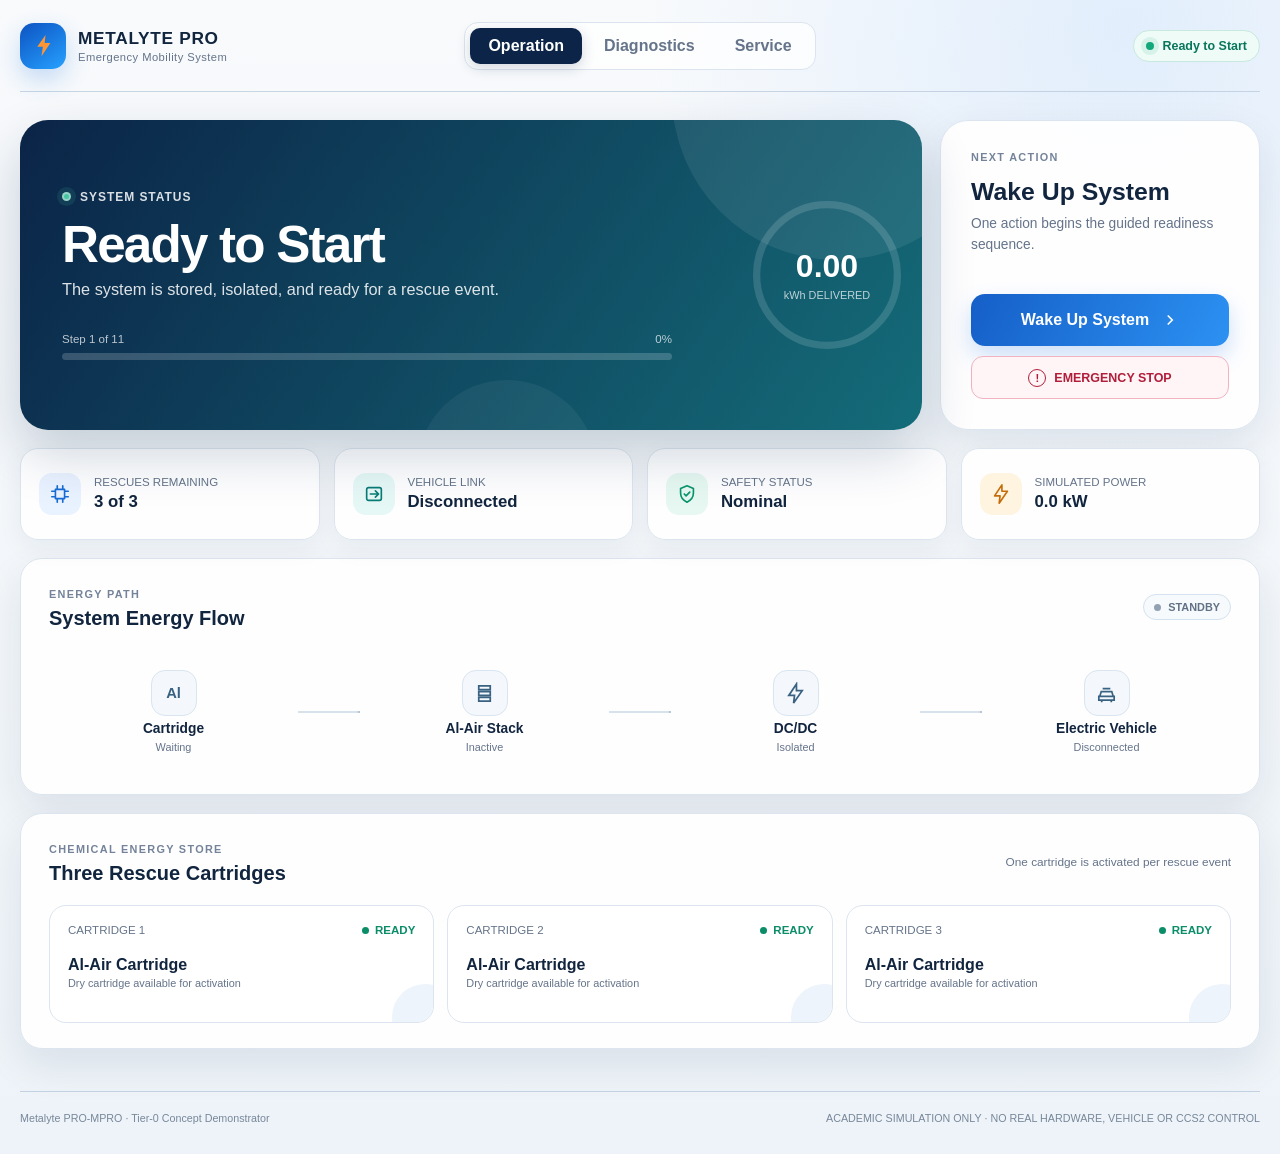
==== docs/index.html @ be2df36a "feat: add public interactive Metalyte HMI" ====
<!doctype html>
<html lang="en" dir="ltr">
<head>
  <meta charset="utf-8">
  <meta name="viewport" content="width=device-width, initial-scale=1">
  <meta name="theme-color" content="#0b2447">
  <meta name="description" content="Metalyte PRO-MPRO academic software demonstrator for emergency EV mobility restoration">
  <title>Metalyte PRO-MPRO | System Demonstrator</title>
  <link rel="stylesheet" href="assets/styles.css">
</head>
<body>
  <div class="app-shell">
    <header class="topbar">
      <a class="brand" href="./" aria-label="Metalyte PRO home screen">
        <span class="brand-mark" aria-hidden="true">
          <svg viewBox="0 0 40 40" role="img"><path d="M23.3 3 10 22h9l-2.2 15L31 16h-9.2L23.3 3Z"/></svg>
        </span>
        <span>
          <strong>METALYTE PRO</strong>
          <small>Emergency Mobility System</small>
        </span>
      </a>

      <nav class="view-tabs" aria-label="System views">
        <button class="view-tab is-active" data-view="mission">Operation</button>
        <button class="view-tab" data-view="diagnostics">Diagnostics</button>
        <button class="view-tab" data-view="service">Service</button>
      </nav>

      <div class="system-badge">
        <span class="pulse-dot" id="header-status-dot"></span>
        <span id="header-status">Ready</span>
      </div>
    </header>

    <main>
      <section class="view-panel is-active" id="view-mission" aria-labelledby="mission-heading">
        <div class="mission-grid">
          <section class="status-hero status-ready" id="status-hero" aria-live="polite">
            <div class="status-hero__content">
              <div class="status-kicker">
                <span class="status-light"></span>
                <span id="status-kicker">SYSTEM STATUS</span>
              </div>
              <h1 id="mission-heading"><span id="state-title">Ready to Start</span></h1>
              <p id="state-copy">The system is stored and ready for a rescue event.</p>
              <div class="mission-progress" aria-label="Rescue mission progress">
                <div class="mission-progress__meta">
                  <span id="progress-label">Step 1 of 11</span>
                  <span id="progress-percent">0%</span>
                </div>
                <div class="progress-track"><span id="progress-bar"></span></div>
              </div>
            </div>
            <div class="energy-orbit" aria-hidden="true">
              <svg viewBox="0 0 220 220">
                <circle class="orbit-bg" cx="110" cy="110" r="86"/>
                <circle class="orbit-value" id="energy-orbit" cx="110" cy="110" r="86"/>
              </svg>
              <div class="orbit-value-label">
                <strong id="energy-value">0.00</strong>
                <span>kWh DELIVERED</span>
              </div>
            </div>
          </section>

          <aside class="action-panel">
            <span class="panel-eyebrow">NEXT ACTION</span>
            <h2 id="next-action-title">Wake Up System</h2>
            <p id="next-action-copy">One action begins the guided readiness sequence.</p>
            <button class="primary-action" id="primary-action">
              <span id="primary-action-label">Wake Up System</span>
              <svg viewBox="0 0 24 24" aria-hidden="true"><path d="m9 18 6-6-6-6"/></svg>
            </button>
            <button class="emergency-action" id="emergency-action">
              <span class="emergency-icon" aria-hidden="true">!</span>
              EMERGENCY STOP
            </button>
          </aside>
        </div>

        <section class="quick-status" aria-label="System summary">
          <article class="info-card">
            <span class="info-icon info-icon--blue" aria-hidden="true"><svg viewBox="0 0 24 24"><path d="M7 7h10v10H7zM9 3v4m6-4v4m-6 10v4m6-4v4M3 9h4m10 0h4M3 15h4m10 0h4"/></svg></span>
            <span><small>RESCUES REMAINING</small><strong id="remaining-events">3 of 3</strong></span>
          </article>
          <article class="info-card">
            <span class="info-icon info-icon--teal" aria-hidden="true"><svg viewBox="0 0 24 24"><path d="M8 12h8m-2.5-3.5L17 12l-3.5 3.5M6 5h12a2 2 0 0 1 2 2v10a2 2 0 0 1-2 2H6a2 2 0 0 1-2-2V7a2 2 0 0 1 2-2Z"/></svg></span>
            <span><small>VEHICLE LINK</small><strong id="vehicle-status">Disconnected</strong></span>
          </article>
          <article class="info-card">
            <span class="info-icon info-icon--green" id="safety-icon" aria-hidden="true"><svg viewBox="0 0 24 24"><path d="m12 3 7 3v5c0 4.6-2.9 8-7 10-4.1-2-7-5.4-7-10V6l7-3Zm-3 9 2 2 4-4"/></svg></span>
            <span><small>SAFETY STATUS</small><strong id="safety-status">Nominal</strong></span>
          </article>
          <article class="info-card">
            <span class="info-icon info-icon--amber" aria-hidden="true"><svg viewBox="0 0 24 24"><path d="M13 2 5 14h6l-1 8 9-13h-6V2Z"/></svg></span>
            <span><small>SIMULATED POWER</small><strong id="power-summary">0.0 kW</strong></span>
          </article>
        </section>

        <section class="system-flow-card">
          <div class="section-heading">
            <div><span class="panel-eyebrow">ENERGY PATH</span><h2>System Energy Flow</h2></div>
            <span class="live-chip" id="flow-chip"><span></span> STANDBY</span>
          </div>
          <div class="system-flow" id="system-flow">
            <div class="flow-node" data-flow="cassette"><span class="flow-node__icon">Al</span><strong>Cartridge</strong><small id="flow-cassette">Waiting</small></div>
            <span class="flow-link"><i></i></span>
            <div class="flow-node" data-flow="stack"><span class="flow-node__icon"><svg viewBox="0 0 24 24"><path d="M6 4h12v4H6zm0 6h12v4H6zm0 6h12v4H6z"/></svg></span><strong>Al-Air Stack</strong><small id="flow-stack">Inactive</small></div>
            <span class="flow-link"><i></i></span>
            <div class="flow-node" data-flow="converter"><span class="flow-node__icon"><svg viewBox="0 0 24 24"><path d="m13 2-8 12h6l-1 8 9-13h-6V2Z"/></svg></span><strong>DC/DC</strong><small id="flow-converter">Isolated</small></div>
            <span class="flow-link"><i></i></span>
            <div class="flow-node" data-flow="vehicle"><span class="flow-node__icon"><svg viewBox="0 0 24 24"><path d="m5 15 1.5-5h11L19 15m-15 0h16v4H4zm3 4v2m10-2v2M8 7h8"/></svg></span><strong>Electric Vehicle</strong><small id="flow-vehicle">Disconnected</small></div>
          </div>
        </section>

        <section class="cassette-section">
          <div class="section-heading">
            <div><span class="panel-eyebrow">CHEMICAL ENERGY STORE</span><h2>Three Rescue Cartridges</h2></div>
            <span class="section-note">One cartridge is activated per rescue event</span>
          </div>
          <div class="cassette-grid" id="cassette-grid"></div>
        </section>
      </section>

      <section class="view-panel" id="view-diagnostics" aria-labelledby="diagnostics-heading">
        <div class="page-heading">
          <div><span class="panel-eyebrow">ENGINEERING VIEW</span><h1 id="diagnostics-heading">Diagnostics & Fault Simulation</h1></div>
          <button class="ghost-button" id="diagnostics-reset">Reset Demonstrator</button>
        </div>

        <div class="diagnostics-grid">
          <section class="diagnostic-card sensor-panel">
            <div class="section-heading compact"><div><span class="panel-eyebrow">LIVE DATA</span><h2>Simulated Measurements</h2></div><span class="live-chip is-live"><span></span> LIVE</span></div>
            <div class="sensor-grid">
              <article><small>STACK VOLTAGE</small><strong id="sensor-voltage">57.6</strong><span>V</span></article>
              <article><small>STACK CURRENT</small><strong id="sensor-current">0.0</strong><span>A</span></article>
              <article><small>TEMPERATURE</small><strong id="sensor-temperature">25.0</strong><span>°C</span></article>
              <article><small>ELECTROLYTE FLOW</small><strong id="sensor-flow">0.0</strong><span>L/min</span></article>
              <article><small>PRESSURE</small><strong id="sensor-pressure">1.00</strong><span>bar</span></article>
              <article><small>HYDROGEN</small><strong id="sensor-hydrogen">0.00</strong><span>%</span></article>
            </div>
          </section>

          <section class="diagnostic-card fault-panel">
            <span class="panel-eyebrow">FAULT INJECTION</span>
            <h2>Demonstrate a Safety Response</h2>
            <p>Select a simulated fault to show how the independent safety chain overrides normal operation.</p>
            <label for="fault-select">FAULT SCENARIO</label>
            <select id="fault-select"></select>
            <button class="danger-button" id="inject-fault">Inject Selected Fault</button>
            <p class="microcopy">All values and thresholds are simulated placeholders, not validated design limits.</p>
          </section>
        </div>

        <div class="diagnostics-grid diagnostics-grid--lower">
          <section class="diagnostic-card">
            <div class="section-heading compact"><div><span class="panel-eyebrow">SAFETY CHAIN</span><h2>Independent Safety Inputs</h2></div></div>
            <div class="safety-chain" id="safety-chain"></div>
          </section>
          <section class="diagnostic-card">
            <div class="section-heading compact"><div><span class="panel-eyebrow">ACTUATORS</span><h2>System Output Commands</h2></div></div>
            <div class="actuator-list" id="actuator-list"></div>
          </section>
        </div>

        <section class="diagnostic-card log-card">
          <div class="section-heading compact"><div><span class="panel-eyebrow">EVENT LOG</span><h2>Chronological System Log</h2></div><button class="text-button" id="clear-log">Clear Log</button></div>
          <ol class="event-log" id="event-log"></ol>
        </section>
      </section>

      <section class="view-panel" id="view-service" aria-labelledby="service-heading">
        <div class="page-heading">
          <div><span class="panel-eyebrow">SERVICE & READINESS</span><h1 id="service-heading">Readiness, Service & Recycling</h1></div>
          <span class="system-badge system-badge--large"><span class="pulse-dot"></span><span id="service-readiness">Ready</span></span>
        </div>

        <div class="service-layout">
          <section class="service-score-card">
            <div class="readiness-ring" id="readiness-ring"><strong id="readiness-score">100</strong><span>% READY</span></div>
            <h2 id="readiness-title">System Ready</h2>
            <p id="readiness-copy">Three cartridges are available for rescue events.</p>
          </section>
          <section class="service-card">
            <span class="panel-eyebrow">SERVICE MODEL</span>
            <h2>Closed-Loop Cartridge Service</h2>
            <div class="service-timeline">
              <div><span>1</span><strong>Swap</strong><small>Replace sealed cartridges</small></div><i></i>
              <div><span>2</span><strong>Collect</strong><small>Transfer spent units to a dedicated facility</small></div><i></i>
              <div><span>3</span><strong>Recover</strong><small>Process and recover aluminum materials</small></div><i></i>
              <div><span>4</span><strong>Return</strong><small>Supply service-ready cartridges</small></div>
            </div>
          </section>
        </div>

        <section class="service-card service-details">
          <div><span class="detail-icon">OK</span><span><strong>SELF-TEST</strong><small id="service-self-test">Not yet completed</small></span></div>
          <div><span class="detail-icon">3×</span><span><strong>SERVICE CAPACITY</strong><small id="service-capacity">3 rescue events available</small></span></div>
          <div><span class="detail-icon">↻</span><span><strong>RECYCLING STATUS</strong><small>No cartridges awaiting collection</small></span></div>
        </section>
      </section>
    </main>

    <footer>
      <span>Metalyte PRO-MPRO · Tier-0 Concept Demonstrator</span>
      <span>ACADEMIC SIMULATION ONLY · NO REAL HARDWARE, VEHICLE OR CCS2 CONTROL</span>
    </footer>
  </div>

  <div class="toast-region" id="toast-region" aria-live="polite"></div>
  <script src="assets/app.js" defer></script>
</body>
</html>
---- docs/assets/styles.css ----
:root {
  --navy-950: #071a32;
  --navy-900: #0b2447;
  --navy-800: #103661;
  --blue-600: #1674ea;
  --blue-500: #2b8cff;
  --teal-600: #087f78;
  --green-600: #0b966d;
  --amber-600: #d9780b;
  --red-600: #cf2949;
  --red-700: #a81936;
  --ink: #12253f;
  --muted: #65748a;
  --line: #dce5ef;
  --surface: rgba(255, 255, 255, 0.94);
  --shadow: 0 16px 42px rgba(15, 38, 66, 0.09);
  font-family: "Segoe UI", Arial, sans-serif;
  color: var(--ink);
  background: #eef3f8;
  font-synthesis: none;
}

* { box-sizing: border-box; }

html { min-height: 100%; scroll-behavior: smooth; }

body {
  min-width: 320px;
  min-height: 100vh;
  margin: 0;
  background:
    radial-gradient(circle at 88% 2%, rgba(44, 140, 255, 0.11), transparent 30rem),
    linear-gradient(180deg, #f8fafc 0%, #edf3f8 100%);
}

button, select { font: inherit; }
button { cursor: pointer; }

.app-shell {
  width: min(1240px, calc(100% - 32px));
  min-height: 100vh;
  margin: 0 auto;
}

.topbar {
  display: grid;
  grid-template-columns: 1fr auto 1fr;
  align-items: center;
  gap: 24px;
  min-height: 92px;
  border-bottom: 1px solid rgba(182, 199, 217, 0.7);
}

.brand {
  display: inline-flex;
  align-items: center;
  justify-self: start;
  gap: 12px;
  color: inherit;
  text-decoration: none;
}

.brand-mark {
  display: grid;
  width: 46px;
  height: 46px;
  place-items: center;
  border-radius: 14px;
  background: linear-gradient(145deg, #0d53c2, #26a1ff);
  box-shadow: 0 10px 24px rgba(28, 116, 222, 0.24);
}

.brand-mark svg { width: 25px; fill: #ff9634; }
.brand strong { display: block; font-size: 1.08rem; letter-spacing: 0.04em; }
.brand small { display: block; margin-top: 2px; color: var(--muted); font-size: 0.7rem; letter-spacing: 0.04em; }

.view-tabs {
  display: flex;
  gap: 4px;
  padding: 5px;
  border: 1px solid var(--line);
  border-radius: 14px;
  background: rgba(255, 255, 255, 0.76);
}

.view-tab {
  min-width: 88px;
  padding: 9px 18px;
  border: 0;
  border-radius: 10px;
  color: var(--muted);
  background: transparent;
  font-weight: 700;
  transition: 160ms ease;
}

.view-tab:hover { color: var(--ink); background: #eef4fb; }
.view-tab.is-active { color: #fff; background: var(--navy-900); box-shadow: 0 4px 14px rgba(11, 36, 71, 0.18); }

.system-badge {
  display: inline-flex;
  align-items: center;
  justify-self: end;
  gap: 8px;
  padding: 8px 12px;
  border: 1px solid #c9e8de;
  border-radius: 999px;
  color: #08765a;
  background: #effbf7;
  font-size: 0.78rem;
  font-weight: 750;
}

.system-badge--large { justify-self: auto; font-size: 0.88rem; }
.pulse-dot { width: 8px; height: 8px; border-radius: 50%; background: #12a87b; box-shadow: 0 0 0 5px rgba(18, 168, 123, 0.11); }
.system-badge.is-fault { border-color: #f1bac4; color: #b21f3c; background: #fff3f5; }
.system-badge.is-fault .pulse-dot { background: var(--red-600); box-shadow: 0 0 0 5px rgba(207, 41, 73, 0.12); }

main { padding: 28px 0 42px; }
.view-panel { display: none; animation: panel-in 220ms ease; }
.view-panel.is-active { display: block; }

@keyframes panel-in {
  from { opacity: 0; transform: translateY(6px); }
  to { opacity: 1; transform: translateY(0); }
}

.mission-grid {
  display: grid;
  grid-template-columns: minmax(0, 1fr) 320px;
  gap: 18px;
}

.status-hero {
  position: relative;
  display: grid;
  grid-template-columns: minmax(0, 1fr) 190px;
  min-height: 310px;
  overflow: hidden;
  border-radius: 28px;
  color: #fff;
  background: linear-gradient(125deg, var(--navy-900), #146c79);
  box-shadow: 0 24px 54px rgba(10, 42, 73, 0.2);
  transition: background 240ms ease;
}

.status-hero::before,
.status-hero::after {
  position: absolute;
  border-radius: 50%;
  content: "";
  pointer-events: none;
}

.status-hero::before { width: 330px; height: 330px; inset: -190px -80px auto auto; background: rgba(255, 255, 255, 0.075); }
.status-hero::after { width: 180px; height: 180px; inset: auto 36% -130px auto; background: rgba(255, 255, 255, 0.05); }
.status-hero.status-active { background: linear-gradient(125deg, #0a376e, #1674ea); }
.status-hero.status-charging { background: linear-gradient(125deg, #075549, #0c9b72); }
.status-hero.status-warning { background: linear-gradient(125deg, #7b3d00, #dc7d0e); }
.status-hero.status-fault { background: linear-gradient(125deg, #701127, #d62a4d); }

.status-hero__content { align-self: center; padding: 40px 42px; z-index: 1; }
.status-kicker { display: flex; align-items: center; gap: 9px; font-size: 0.75rem; font-weight: 750; letter-spacing: 0.08em; opacity: 0.85; }
.status-light { width: 9px; height: 9px; border: 2px solid rgba(255, 255, 255, 0.55); border-radius: 50%; background: #51e1b2; box-shadow: 0 0 0 5px rgba(81, 225, 178, 0.12); }
.status-hero h1 { margin: 14px 0 9px; font-size: clamp(2rem, 4vw, 3.4rem); line-height: 1.05; letter-spacing: -0.035em; }
.status-hero p { max-width: 620px; margin: 0; color: rgba(255, 255, 255, 0.86); font-size: 1.02rem; }

.mission-progress { max-width: 610px; margin-top: 34px; }
.mission-progress__meta { display: flex; justify-content: space-between; margin-bottom: 8px; color: rgba(255, 255, 255, 0.72); font-size: 0.72rem; }
.progress-track { height: 7px; overflow: hidden; border-radius: 999px; background: rgba(255, 255, 255, 0.18); }
.progress-track span { display: block; width: 0; height: 100%; border-radius: inherit; background: #fff; transition: width 320ms ease; }

.energy-orbit { position: relative; align-self: center; justify-self: center; width: 180px; height: 180px; z-index: 1; }
.energy-orbit svg { width: 100%; height: 100%; transform: rotate(-90deg); }
.energy-orbit circle { fill: none; stroke-width: 9; }
.orbit-bg { stroke: rgba(255, 255, 255, 0.14); }
.orbit-value { stroke: #54e0b2; stroke-linecap: round; stroke-dasharray: 541; stroke-dashoffset: 541; transition: stroke-dashoffset 450ms ease; }
.orbit-value-label { position: absolute; inset: 0; display: grid; place-content: center; text-align: center; }
.orbit-value-label strong { font-size: 2rem; line-height: 1; }
.orbit-value-label span { margin-top: 7px; color: rgba(255, 255, 255, 0.72); font-size: 0.68rem; }

.action-panel,
.system-flow-card,
.cassette-section,
.diagnostic-card,
.service-card,
.service-score-card {
  border: 1px solid var(--line);
  background: var(--surface);
  box-shadow: var(--shadow);
}

.action-panel { display: flex; flex-direction: column; min-height: 310px; padding: 30px; border-radius: 28px; }
.panel-eyebrow { color: #748399; font-size: 0.68rem; font-weight: 800; letter-spacing: 0.12em; }
.action-panel h2 { margin: 15px 0 7px; font-size: 1.55rem; }
.action-panel p { margin: 0; color: var(--muted); font-size: 0.86rem; line-height: 1.55; }

.primary-action,
.danger-button {
  display: flex;
  align-items: center;
  justify-content: center;
  gap: 12px;
  width: 100%;
  min-height: 52px;
  margin-top: auto;
  border: 0;
  border-radius: 14px;
  color: #fff;
  background: linear-gradient(115deg, #155fc8, #2c91f2);
  box-shadow: 0 10px 22px rgba(24, 108, 222, 0.22);
  font-weight: 800;
  transition: 160ms ease;
}

.primary-action svg { width: 18px; fill: none; stroke: currentColor; stroke-width: 2.2; }
.primary-action:hover { transform: translateY(-1px); box-shadow: 0 13px 26px rgba(24, 108, 222, 0.28); }
.primary-action:disabled { cursor: not-allowed; opacity: 0.5; transform: none; }

.emergency-action {
  display: flex;
  align-items: center;
  justify-content: center;
  gap: 8px;
  min-height: 43px;
  margin-top: 10px;
  border: 1px solid #f0b3bf;
  border-radius: 12px;
  color: #b11e3a;
  background: #fff5f7;
  font-size: 0.78rem;
  font-weight: 750;
}

.emergency-action:hover { color: #fff; border-color: var(--red-600); background: var(--red-600); }
.emergency-icon { display: grid; width: 18px; height: 18px; place-items: center; border: 1px solid currentColor; border-radius: 50%; font-size: 0.7rem; }

.quick-status { display: grid; grid-template-columns: repeat(4, 1fr); gap: 14px; margin-top: 18px; }
.info-card { display: flex; align-items: center; gap: 13px; min-height: 92px; padding: 18px; border: 1px solid var(--line); border-radius: 18px; background: var(--surface); box-shadow: 0 8px 26px rgba(16, 41, 69, 0.055); }
.info-card small { display: block; margin-bottom: 4px; color: var(--muted); font-size: 0.72rem; }
.info-card strong { font-size: 1.05rem; }
.info-icon { display: grid; flex: 0 0 auto; width: 42px; height: 42px; place-items: center; border-radius: 13px; }
.info-icon svg { width: 22px; fill: none; stroke: currentColor; stroke-width: 1.8; stroke-linecap: round; stroke-linejoin: round; }
.info-icon--blue { color: #176cd5; background: #e9f2ff; }
.info-icon--teal { color: #087c76; background: #e5f8f6; }
.info-icon--green { color: #0a956c; background: #e6f8f1; }
.info-icon--amber { color: #c56d0b; background: #fff4df; }
.info-icon--red { color: #c92847; background: #ffebef; }

.system-flow-card,
.cassette-section { margin-top: 18px; padding: 25px 28px; border-radius: 22px; }
.section-heading { display: flex; align-items: center; justify-content: space-between; gap: 16px; }
.section-heading h2 { margin: 5px 0 0; font-size: 1.25rem; }
.section-heading.compact h2 { font-size: 1.1rem; }
.section-note { color: var(--muted); font-size: 0.74rem; }
.live-chip { display: inline-flex; align-items: center; gap: 7px; padding: 6px 10px; border: 1px solid #d4e2ef; border-radius: 999px; color: #617287; background: #f7fafc; font-size: 0.68rem; font-weight: 700; }
.live-chip span { width: 7px; height: 7px; border-radius: 50%; background: #92a1b2; }
.live-chip.is-live { color: #08775a; border-color: #bee7d9; background: #effbf7; }
.live-chip.is-live span { background: #12a87b; box-shadow: 0 0 0 4px rgba(18, 168, 123, 0.1); animation: pulse 1.5s infinite; }

@keyframes pulse { 50% { opacity: 0.45; } }

.system-flow { display: grid; grid-template-columns: 1fr 62px 1fr 62px 1fr 62px 1fr; align-items: center; margin-top: 24px; direction: ltr; }
.flow-node { display: grid; justify-items: center; gap: 5px; padding: 15px 9px; border: 1px solid transparent; border-radius: 16px; text-align: center; transition: 180ms ease; }
.flow-node__icon { display: grid; width: 46px; height: 46px; place-items: center; border: 1px solid #d9e5f0; border-radius: 14px; color: #386182; background: #f4f8fc; font-size: 0.92rem; font-weight: 900; }
.flow-node__icon svg { width: 23px; fill: none; stroke: currentColor; stroke-width: 1.8; }
.flow-node strong { font-size: 0.86rem; }
.flow-node small { color: var(--muted); font-size: 0.68rem; }
.flow-node.is-active { border-color: #b7d7fb; background: #eef6ff; }
.flow-node.is-active .flow-node__icon { color: #fff; border-color: var(--blue-600); background: var(--blue-600); box-shadow: 0 7px 16px rgba(22, 116, 234, 0.2); }
.flow-link { position: relative; height: 2px; overflow: hidden; background: #d8e2ec; }
.flow-link::after { position: absolute; right: 1px; top: -4px; width: 8px; height: 8px; border-top: 2px solid #b8c6d5; border-right: 2px solid #b8c6d5; transform: rotate(45deg); content: ""; }
.flow-link i { position: absolute; width: 34px; height: 100%; background: linear-gradient(90deg, transparent, #27a0ff, transparent); transform: translateX(-80px); }
.system-flow.is-live .flow-link i { animation: flow 1.15s linear infinite; }
@keyframes flow { from { transform: translateX(-80px); } to { transform: translateX(80px); } }

.cassette-grid { display: grid; grid-template-columns: repeat(3, 1fr); gap: 13px; margin-top: 20px; }
.cassette-card { position: relative; min-height: 118px; overflow: hidden; padding: 18px; border: 1px solid var(--line); border-radius: 17px; background: #fff; }
.cassette-card::after { position: absolute; width: 66px; height: 66px; inset: auto -25px -28px auto; border-radius: 50%; background: #edf4fb; content: ""; }
.cassette-top { display: flex; align-items: center; justify-content: space-between; }
.cassette-number { color: var(--muted); font-size: 0.72rem; }
.cassette-state { display: inline-flex; align-items: center; gap: 6px; color: #0b8d68; font-size: 0.72rem; font-weight: 800; }
.cassette-state::before { width: 7px; height: 7px; border-radius: 50%; background: currentColor; content: ""; }
.cassette-card h3 { margin: 20px 0 3px; font-size: 1rem; }
.cassette-card p { margin: 0; color: var(--muted); font-size: 0.68rem; }
.cassette-card.is-selected { border-color: #92c5fb; background: #f1f7ff; }
.cassette-card.is-selected .cassette-state { color: var(--blue-600); }
.cassette-card.is-active { border-color: #7dd7bc; background: #effbf7; }
.cassette-card.is-active .cassette-state { color: var(--green-600); }
.cassette-card.is-spent { background: #f4f6f8; filter: grayscale(0.45); }
.cassette-card.is-spent .cassette-state { color: #748296; }
.cassette-card.is-faulted { border-color: #ef9dae; background: #fff3f5; }
.cassette-card.is-faulted .cassette-state { color: var(--red-600); }

.page-heading { display: flex; align-items: center; justify-content: space-between; gap: 20px; margin: 3px 0 22px; }
.page-heading h1 { margin: 6px 0 0; font-size: 2rem; }
.ghost-button { padding: 10px 16px; border: 1px solid #cad7e4; border-radius: 11px; color: #40556e; background: rgba(255, 255, 255, 0.8); font-weight: 700; }
.ghost-button:hover { border-color: #9db0c4; background: #fff; }

.diagnostics-grid { display: grid; grid-template-columns: minmax(0, 1.5fr) minmax(290px, 0.75fr); gap: 18px; }
.diagnostics-grid--lower { grid-template-columns: 1fr 1fr; margin-top: 18px; }
.diagnostic-card { padding: 25px; border-radius: 22px; }
.sensor-grid { display: grid; grid-template-columns: repeat(3, 1fr); gap: 10px; margin-top: 20px; }
.sensor-grid article { padding: 15px; border: 1px solid #e0e8f0; border-radius: 14px; background: #f8fafc; }
.sensor-grid small { display: block; margin-bottom: 6px; color: var(--muted); font-size: 0.68rem; }
.sensor-grid strong { font-size: 1.45rem; }
.sensor-grid span { margin-left: 3px; color: var(--muted); font-size: 0.7rem; }

.fault-panel h2 { margin: 8px 0 6px; }
.fault-panel p { color: var(--muted); font-size: 0.78rem; line-height: 1.5; }
.fault-panel label { display: block; margin: 18px 0 7px; color: #435971; font-size: 0.72rem; font-weight: 750; }
.fault-panel select { width: 100%; min-height: 44px; padding: 0 12px; border: 1px solid #cfdbe7; border-radius: 11px; color: var(--ink); background: #fff; }
.danger-button { min-height: 46px; margin-top: 12px; background: linear-gradient(115deg, var(--red-700), var(--red-600)); box-shadow: 0 9px 19px rgba(207, 41, 73, 0.17); }
.microcopy { margin-bottom: 0; font-size: 0.65rem !important; }

.safety-chain,
.actuator-list { display: grid; gap: 9px; margin-top: 17px; }
.chain-row,
.actuator-row { display: flex; align-items: center; justify-content: space-between; gap: 14px; min-height: 42px; padding: 9px 12px; border: 1px solid #e1e8ef; border-radius: 11px; background: #f9fbfd; font-size: 0.76rem; }
.chain-status,
.actuator-status { display: inline-flex; align-items: center; gap: 6px; color: #0b8b68; font-weight: 750; }
.chain-status::before,
.actuator-status::before { width: 7px; height: 7px; border-radius: 50%; background: currentColor; content: ""; }
.chain-status.is-fault,
.actuator-status.is-on { color: var(--red-600); }
.actuator-status.is-active { color: var(--blue-600); }

.log-card { margin-top: 18px; }
.text-button { border: 0; color: var(--blue-600); background: transparent; font-size: 0.7rem; font-weight: 750; }
.event-log { max-height: 260px; overflow: auto; margin: 18px 0 0; padding: 0; list-style: none; }
.event-log li { display: grid; grid-template-columns: 70px 76px 1fr; gap: 12px; align-items: center; padding: 10px 5px; border-bottom: 1px solid #e6edf3; font-size: 0.73rem; }
.event-log time { color: var(--muted); font-variant-numeric: tabular-nums; }
.log-level { width: fit-content; padding: 3px 7px; border-radius: 999px; color: #1767c6; background: #eaf3ff; font-size: 0.62rem; font-weight: 800; }
.log-level.is-critical { color: #b31f3d; background: #ffe9ee; }

.service-layout { display: grid; grid-template-columns: 340px 1fr; gap: 18px; }
.service-score-card { display: grid; justify-items: center; padding: 30px; border-radius: 24px; text-align: center; }
.readiness-ring { display: grid; width: 168px; height: 168px; place-content: center; border-radius: 50%; text-align: center; background: radial-gradient(circle at center, #fff 61%, transparent 63%), conic-gradient(#0da176 var(--score, 100%), #e6edf3 0); }
.readiness-ring strong { font-size: 2.4rem; line-height: 1; }
.readiness-ring span { margin-top: 7px; color: var(--muted); font-size: 0.7rem; }
.service-score-card h2 { margin: 22px 0 5px; }
.service-score-card p { margin: 0; color: var(--muted); font-size: 0.8rem; }
.service-card { padding: 28px; border-radius: 24px; }
.service-card h2 { margin: 7px 0 0; }
.service-timeline { display: grid; grid-template-columns: 1fr 34px 1fr 34px 1fr 34px 1fr; align-items: center; margin-top: 40px; }
.service-timeline div { display: grid; justify-items: center; gap: 5px; text-align: center; }
.service-timeline div > span { display: grid; width: 42px; height: 42px; place-items: center; border-radius: 50%; color: #fff; background: var(--blue-600); font-weight: 800; box-shadow: 0 8px 17px rgba(22, 116, 234, 0.2); }
.service-timeline strong { margin-top: 8px; font-size: 0.82rem; }
.service-timeline small { color: var(--muted); font-size: 0.64rem; line-height: 1.35; }
.service-timeline i { height: 1px; background: #ccd8e4; }
.service-details { display: grid; grid-template-columns: repeat(3, 1fr); gap: 14px; margin-top: 18px; }
.service-details > div { display: flex; align-items: center; gap: 12px; padding: 15px; border: 1px solid #e0e8f0; border-radius: 15px; background: #f9fbfd; }
.detail-icon { display: grid; width: 42px; height: 42px; place-items: center; border-radius: 12px; color: #0b8e69; background: #e6f8f1; font-size: 0.8rem; font-weight: 900; }
.service-details strong, .service-details small { display: block; }
.service-details strong { font-size: 0.82rem; }
.service-details small { margin-top: 3px; color: var(--muted); font-size: 0.68rem; }

footer { display: flex; justify-content: space-between; gap: 18px; padding: 20px 0 30px; border-top: 1px solid rgba(182, 199, 217, 0.75); color: #77879a; font-size: 0.67rem; }

.toast-region { position: fixed; right: 22px; bottom: 22px; display: grid; gap: 9px; z-index: 20; }
.toast { min-width: 260px; padding: 13px 16px; border: 1px solid #cdd9e5; border-radius: 13px; color: #fff; background: rgba(9, 31, 56, 0.96); box-shadow: 0 14px 34px rgba(8, 27, 48, 0.24); animation: toast-in 180ms ease; font-size: 0.76rem; }
.toast.is-critical { background: rgba(174, 23, 53, 0.97); }
@keyframes toast-in { from { opacity: 0; transform: translateY(7px); } }

@media (max-width: 980px) {
  .topbar { grid-template-columns: 1fr auto; }
  .view-tabs { grid-row: 2; grid-column: 1 / -1; justify-self: center; margin-bottom: 14px; }
  .mission-grid { grid-template-columns: 1fr; }
  .action-panel { min-height: 250px; }
  .quick-status { grid-template-columns: repeat(2, 1fr); }
  .system-flow { grid-template-columns: 1fr 34px 1fr 34px 1fr 34px 1fr; }
  .diagnostics-grid, .diagnostics-grid--lower { grid-template-columns: 1fr; }
  .service-layout { grid-template-columns: 1fr; }
}

@media (max-width: 700px) {
  .app-shell { width: min(100% - 20px, 1240px); }
  .topbar { gap: 12px; }
  .brand small { display: none; }
  .system-badge { padding: 7px 9px; }
  .view-tab { min-width: 76px; padding: 8px 12px; }
  main { padding-top: 18px; }
  .status-hero { grid-template-columns: 1fr; min-height: 390px; }
  .status-hero__content { padding: 28px 24px 10px; }
  .energy-orbit { width: 145px; height: 145px; align-self: start; margin-bottom: 20px; }
  .quick-status, .cassette-grid, .service-details { grid-template-columns: 1fr; }
  .system-flow { grid-template-columns: 1fr; gap: 6px; }
  .flow-link { width: 2px; height: 28px; margin: auto; }
  .flow-link::after { display: none; }
  .sensor-grid { grid-template-columns: repeat(2, 1fr); }
  .service-timeline { grid-template-columns: 1fr; gap: 12px; }
  .service-timeline i { width: 1px; height: 20px; margin: auto; }
  footer { flex-direction: column; }
}
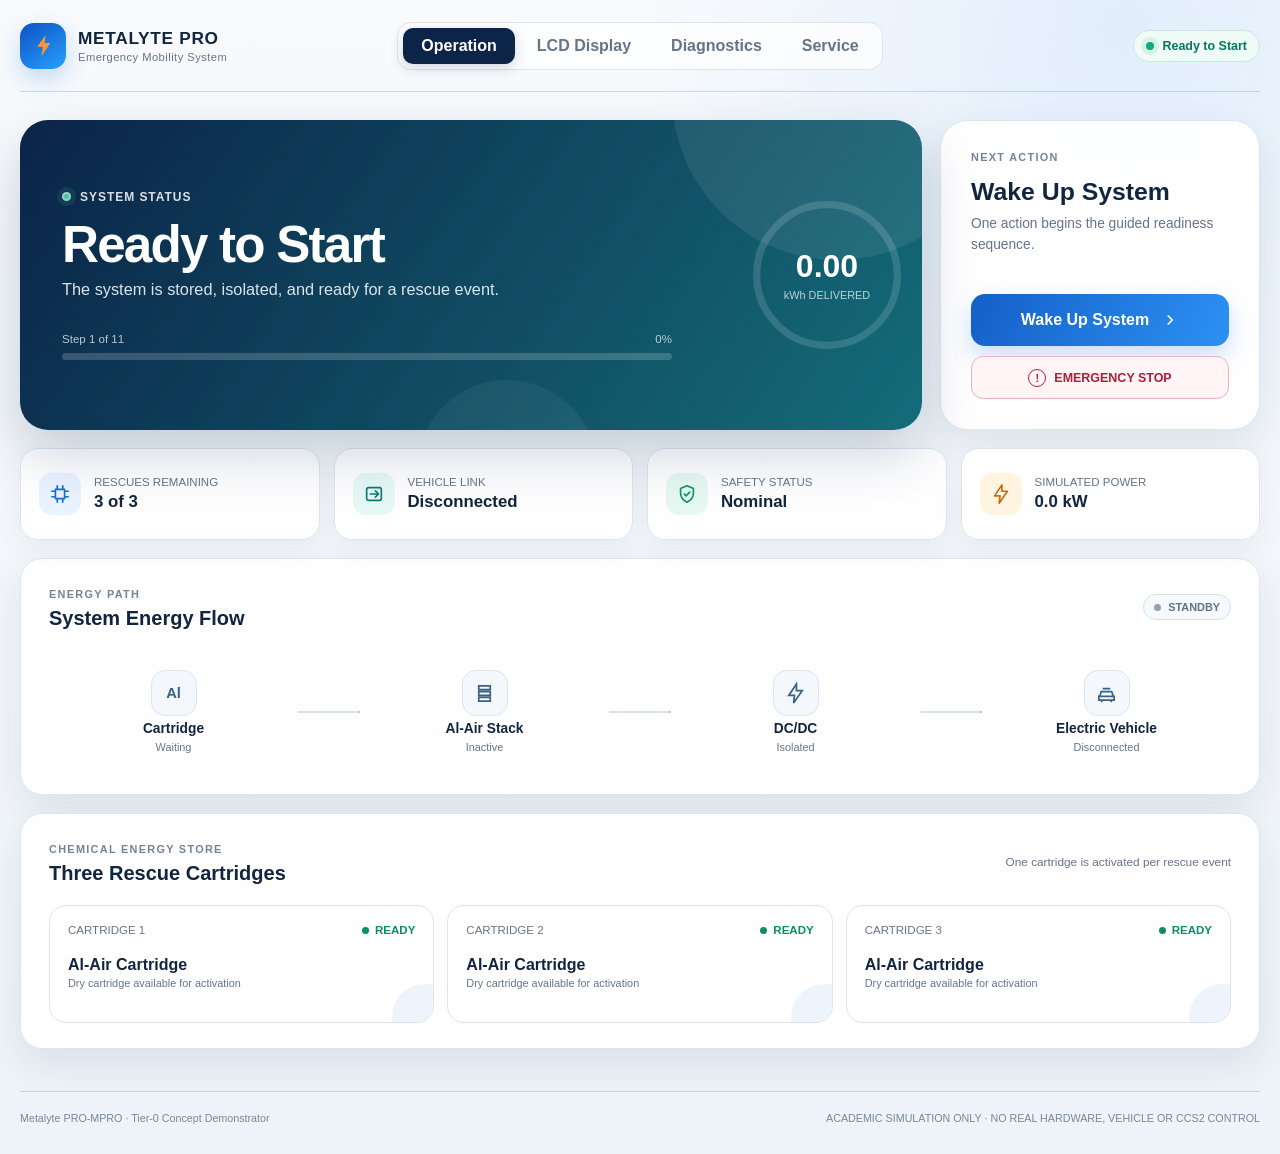
==== commit 4316bb4a: "feat: add physical LCD display mode" ====
--- a/docs/index.html
+++ b/docs/index.html
@@ -23,6 +23,7 @@
 
       <nav class="view-tabs" aria-label="System views">
         <button class="view-tab is-active" data-view="mission">Operation</button>
+        <button class="view-tab" data-view="lcd">LCD Display</button>
         <button class="view-tab" data-view="diagnostics">Diagnostics</button>
         <button class="view-tab" data-view="service">Service</button>
       </nav>
@@ -123,6 +124,89 @@
         </section>
       </section>
 
+      <section class="view-panel" id="view-lcd" aria-labelledby="lcd-heading">
+        <div class="page-heading lcd-page-heading">
+          <div>
+            <span class="panel-eyebrow">PHYSICAL HMI CONCEPT</span>
+            <h1 id="lcd-heading">Integrated LCD Operator Display</h1>
+          </div>
+          <span class="section-note">Compact touch interface for the Metalyte enclosure</span>
+        </div>
+
+        <section class="lcd-device" aria-label="Metalyte physical LCD interface">
+          <span class="lcd-screw lcd-screw--tl" aria-hidden="true"></span>
+          <span class="lcd-screw lcd-screw--tr" aria-hidden="true"></span>
+          <span class="lcd-screw lcd-screw--bl" aria-hidden="true"></span>
+          <span class="lcd-screw lcd-screw--br" aria-hidden="true"></span>
+
+          <div class="lcd-screen" id="lcd-screen">
+            <header class="lcd-topbar">
+              <div class="lcd-brand"><span class="lcd-brand-icon">⚡</span><span><strong>METALYTE</strong><small>PRO · MPRO</small></span></div>
+              <div class="lcd-clock"><strong id="lcd-clock">00:00</strong><small>LOCAL TIME</small></div>
+              <div class="lcd-connection" id="lcd-connection"><span></span><strong>EV LINK</strong><small id="lcd-vehicle-status">DISCONNECTED</small></div>
+            </header>
+
+            <div class="lcd-alert" id="lcd-alert">
+              <span class="lcd-alert-icon">!</span>
+              <span><strong id="lcd-alert-title">SAFETY TRIP</strong><small id="lcd-alert-copy">Power path isolated</small></span>
+            </div>
+
+            <div class="lcd-main">
+              <section class="lcd-state-card">
+                <span class="lcd-label">SYSTEM MODE</span>
+                <strong id="lcd-state-title">READY</strong>
+                <p id="lcd-state-copy">System ready for a rescue event.</p>
+                <div class="lcd-step-track"><span id="lcd-progress-bar"></span></div>
+                <small id="lcd-progress-label">STEP 1 / 11</small>
+              </section>
+
+              <section class="lcd-output-card">
+                <span class="lcd-label">OUTPUT POWER</span>
+                <div class="lcd-power-value"><strong id="lcd-power">0.0</strong><span>kW</span></div>
+                <div class="lcd-energy-row"><span>ENERGY DELIVERED</span><strong><span id="lcd-energy">0.00</span> kWh</strong></div>
+                <div class="lcd-energy-track"><span id="lcd-energy-bar"></span></div>
+              </section>
+
+              <section class="lcd-vitals-card">
+                <span class="lcd-label">LIVE VITALS</span>
+                <div class="lcd-vitals-grid">
+                  <div><span>STACK</span><strong><b id="lcd-voltage">57.6</b> V</strong></div>
+                  <div><span>CURRENT</span><strong><b id="lcd-current">0.0</b> A</strong></div>
+                  <div><span>TEMP</span><strong><b id="lcd-temperature">25.0</b> °C</strong></div>
+                  <div><span>FLOW</span><strong><b id="lcd-flow">0.0</b> L/min</strong></div>
+                </div>
+              </section>
+            </div>
+
+            <div class="lcd-energy-path" id="lcd-energy-path">
+              <div data-lcd-flow="cassette"><span>Al</span><strong>CARTRIDGE</strong><small id="lcd-cartridge-state">READY</small></div>
+              <i></i>
+              <div data-lcd-flow="stack"><span>▤</span><strong>AL-AIR</strong><small id="lcd-stack-state">IDLE</small></div>
+              <i></i>
+              <div data-lcd-flow="converter"><span>⚡</span><strong>DC/DC</strong><small id="lcd-converter-state">ISOLATED</small></div>
+              <i></i>
+              <div data-lcd-flow="vehicle"><span>EV</span><strong>VEHICLE</strong><small id="lcd-ev-state">OFFLINE</small></div>
+            </div>
+
+            <div class="lcd-bottom-strip">
+              <div class="lcd-cassette-summary" id="lcd-cassette-summary"></div>
+              <div class="lcd-softkeys">
+                <button class="lcd-softkey" id="lcd-diagnostics-link"><span>◫</span>DIAGNOSTICS</button>
+                <button class="lcd-softkey lcd-softkey--primary" id="lcd-primary-action"><span>▶</span><b id="lcd-primary-label">WAKE UP</b></button>
+                <button class="lcd-softkey" id="lcd-service-link"><span>↻</span>SERVICE</button>
+              </div>
+              <button class="lcd-estop" id="lcd-emergency-action"><span>!</span>E-STOP</button>
+            </div>
+          </div>
+        </section>
+
+        <div class="lcd-explanation">
+          <article><span>01</span><div><strong>One guided action</strong><p>The center soft key always shows the next valid operator action.</p></div></article>
+          <article><span>02</span><div><strong>Immediate safety visibility</strong><p>State, EV link, alarms, power isolation, and purge status remain visible.</p></div></article>
+          <article><span>03</span><div><strong>Engineering access</strong><p>Diagnostics and service information are available without crowding the main screen.</p></div></article>
+        </div>
+      </section>
+
       <section class="view-panel" id="view-diagnostics" aria-labelledby="diagnostics-heading">
         <div class="page-heading">
           <div><span class="panel-eyebrow">ENGINEERING VIEW</span><h1 id="diagnostics-heading">Diagnostics & Fault Simulation</h1></div>
--- a/docs/assets/styles.css
+++ b/docs/assets/styles.css
@@ -355,6 +355,207 @@
 .service-details strong { font-size: 0.82rem; }
 .service-details small { margin-top: 3px; color: var(--muted); font-size: 0.68rem; }
 
+/* Physical LCD concept */
+.lcd-page-heading { margin-bottom: 16px; }
+
+.lcd-device {
+  position: relative;
+  padding: 18px;
+  border: 1px solid #252d38;
+  border-radius: 30px;
+  background:
+    linear-gradient(145deg, rgba(255,255,255,0.09), transparent 20%),
+    linear-gradient(145deg, #202833, #0a0e13 65%);
+  box-shadow: 0 30px 65px rgba(7, 16, 29, 0.3), inset 0 1px rgba(255,255,255,0.13);
+}
+
+.lcd-screw {
+  position: absolute;
+  width: 8px;
+  height: 8px;
+  border-radius: 50%;
+  background: radial-gradient(circle at 35% 35%, #8793a1, #27313c 58%, #05080c 62%);
+  box-shadow: 0 0 0 2px rgba(0,0,0,0.35);
+  z-index: 3;
+}
+.lcd-screw--tl { top: 8px; left: 10px; }
+.lcd-screw--tr { top: 8px; right: 10px; }
+.lcd-screw--bl { bottom: 8px; left: 10px; }
+.lcd-screw--br { bottom: 8px; right: 10px; }
+
+.lcd-screen {
+  --lcd-cyan: #21dcff;
+  --lcd-blue: #187de8;
+  --lcd-green: #36e29d;
+  --lcd-red: #ff4164;
+  --lcd-amber: #ffc44f;
+  position: relative;
+  min-height: 565px;
+  overflow: hidden;
+  border: 2px solid #33475d;
+  border-radius: 18px;
+  color: #ecf8ff;
+  background:
+    radial-gradient(circle at 52% 22%, rgba(20, 125, 199, 0.2), transparent 30rem),
+    repeating-linear-gradient(0deg, rgba(255,255,255,0.018) 0, rgba(255,255,255,0.018) 1px, transparent 1px, transparent 4px),
+    linear-gradient(145deg, #061321, #071a2c 58%, #06111d);
+  box-shadow: inset 0 0 35px rgba(0,0,0,0.55), 0 0 0 1px #030609;
+  font-family: "Segoe UI", Arial, sans-serif;
+}
+
+.lcd-screen::after {
+  position: absolute;
+  inset: 0;
+  border-radius: inherit;
+  background: linear-gradient(112deg, rgba(255,255,255,0.055), transparent 28%);
+  pointer-events: none;
+  content: "";
+}
+
+.lcd-topbar {
+  display: grid;
+  grid-template-columns: 1fr auto 1fr;
+  align-items: center;
+  min-height: 72px;
+  padding: 0 25px;
+  border-bottom: 1px solid rgba(64, 185, 240, 0.24);
+  background: rgba(2, 10, 19, 0.48);
+}
+
+.lcd-brand, .lcd-clock, .lcd-connection { display: flex; align-items: center; gap: 9px; }
+.lcd-brand-icon { display: grid; width: 35px; height: 35px; place-items: center; border: 1px solid rgba(33,220,255,0.48); border-radius: 9px; color: var(--lcd-cyan); background: rgba(15,105,166,0.23); }
+.lcd-brand strong, .lcd-brand small, .lcd-connection strong, .lcd-connection small { display: block; }
+.lcd-brand strong { letter-spacing: 0.12em; font-size: 0.82rem; }
+.lcd-brand small, .lcd-connection small, .lcd-clock small { color: #7c9bb3; font-size: 0.56rem; letter-spacing: 0.12em; }
+.lcd-clock { flex-direction: column; gap: 1px; text-align: center; }
+.lcd-clock strong { color: var(--lcd-cyan); font-size: 1.2rem; letter-spacing: 0.08em; text-shadow: 0 0 13px rgba(33,220,255,0.45); }
+.lcd-connection { justify-self: end; }
+.lcd-connection > span { width: 10px; height: 10px; border-radius: 50%; background: #698093; box-shadow: 0 0 0 5px rgba(105,128,147,0.11); }
+.lcd-connection.is-connected > span { background: var(--lcd-green); box-shadow: 0 0 0 5px rgba(54,226,157,0.11), 0 0 15px rgba(54,226,157,0.55); }
+.lcd-connection strong { font-size: 0.7rem; letter-spacing: 0.09em; }
+
+.lcd-alert {
+  display: none;
+  position: absolute;
+  top: 82px;
+  left: 50%;
+  align-items: center;
+  gap: 10px;
+  min-width: 270px;
+  padding: 10px 14px;
+  border: 1px solid rgba(255,65,100,0.7);
+  border-radius: 11px;
+  background: rgba(119, 10, 34, 0.93);
+  box-shadow: 0 0 26px rgba(255,65,100,0.25);
+  transform: translateX(-50%);
+  z-index: 4;
+}
+.lcd-alert.is-visible { display: flex; }
+.lcd-alert-icon { display: grid; width: 28px; height: 28px; place-items: center; border: 1px solid #ff91a6; border-radius: 50%; color: #fff; font-weight: 900; }
+.lcd-alert strong, .lcd-alert small { display: block; }
+.lcd-alert strong { font-size: 0.75rem; letter-spacing: 0.08em; }
+.lcd-alert small { margin-top: 2px; color: #ffc4cf; font-size: 0.62rem; }
+
+.lcd-main {
+  display: grid;
+  grid-template-columns: 1fr 1.25fr 1fr;
+  gap: 14px;
+  padding: 22px 24px 18px;
+}
+.lcd-state-card, .lcd-output-card, .lcd-vitals-card {
+  min-height: 183px;
+  padding: 18px;
+  border: 1px solid rgba(70, 166, 218, 0.25);
+  border-radius: 14px;
+  background: rgba(6, 29, 48, 0.7);
+  box-shadow: inset 0 0 24px rgba(9, 56, 87, 0.25);
+}
+.lcd-label { color: #6f9bb7; font-size: 0.58rem; font-weight: 800; letter-spacing: 0.16em; }
+.lcd-state-card > strong { display: block; margin-top: 21px; color: var(--lcd-green); font-size: 1.48rem; letter-spacing: 0.04em; text-shadow: 0 0 16px rgba(54,226,157,0.28); }
+.lcd-state-card p { min-height: 36px; margin: 7px 0 20px; color: #a6bed0; font-size: 0.7rem; line-height: 1.45; }
+.lcd-step-track, .lcd-energy-track { height: 5px; overflow: hidden; border-radius: 999px; background: rgba(95,140,169,0.19); }
+.lcd-step-track span, .lcd-energy-track span { display: block; width: 0; height: 100%; border-radius: inherit; background: linear-gradient(90deg, var(--lcd-blue), var(--lcd-cyan)); box-shadow: 0 0 10px rgba(33,220,255,0.44); transition: width 300ms ease; }
+.lcd-state-card > small { display: block; margin-top: 7px; color: #6f91a8; font-size: 0.56rem; letter-spacing: 0.1em; }
+.lcd-output-card { text-align: center; }
+.lcd-power-value { display: flex; align-items: baseline; justify-content: center; gap: 7px; margin: 8px 0 4px; }
+.lcd-power-value strong { color: #fff; font-family: Consolas, "Courier New", monospace; font-size: 4.35rem; font-weight: 500; line-height: 1; letter-spacing: -0.08em; text-shadow: 0 0 18px rgba(33,220,255,0.44); }
+.lcd-power-value span { color: var(--lcd-cyan); font-size: 1rem; font-weight: 800; }
+.lcd-energy-row { display: flex; justify-content: space-between; margin: 11px 0 8px; color: #7396ae; font-size: 0.56rem; letter-spacing: 0.08em; }
+.lcd-energy-row strong { color: #cdefff; }
+.lcd-vitals-grid { display: grid; grid-template-columns: 1fr 1fr; gap: 9px; margin-top: 17px; }
+.lcd-vitals-grid > div { padding: 12px 10px; border: 1px solid rgba(72,143,183,0.2); border-radius: 9px; background: rgba(2,15,27,0.55); }
+.lcd-vitals-grid span, .lcd-vitals-grid strong { display: block; }
+.lcd-vitals-grid span { color: #64869e; font-size: 0.54rem; letter-spacing: 0.09em; }
+.lcd-vitals-grid strong { margin-top: 5px; color: var(--lcd-cyan); font-family: Consolas, "Courier New", monospace; font-size: 0.83rem; }
+.lcd-vitals-grid b { font-size: 1.12rem; font-weight: 600; }
+
+.lcd-energy-path {
+  display: grid;
+  grid-template-columns: 1fr 34px 1fr 34px 1fr 34px 1fr;
+  align-items: center;
+  margin: 0 24px;
+  padding: 13px 18px;
+  border: 1px solid rgba(71, 157, 207, 0.22);
+  border-radius: 12px;
+  background: rgba(2, 15, 27, 0.57);
+}
+.lcd-energy-path > div { display: grid; grid-template-columns: 30px 1fr; grid-template-rows: auto auto; align-items: center; column-gap: 9px; }
+.lcd-energy-path > div > span { display: grid; grid-row: 1 / 3; width: 30px; height: 30px; place-items: center; border: 1px solid #274b64; border-radius: 8px; color: #6c95b0; background: #0a2133; font-size: 0.65rem; font-weight: 900; }
+.lcd-energy-path strong { font-size: 0.62rem; letter-spacing: 0.07em; }
+.lcd-energy-path small { color: #608197; font-size: 0.53rem; letter-spacing: 0.07em; }
+.lcd-energy-path > i { position: relative; height: 1px; overflow: hidden; background: #244258; }
+.lcd-energy-path > i::after { position: absolute; right: 0; top: -3px; width: 6px; height: 6px; border-top: 1px solid #426c87; border-right: 1px solid #426c87; transform: rotate(45deg); content: ""; }
+.lcd-energy-path.is-live > i::before { position: absolute; width: 16px; height: 100%; background: var(--lcd-cyan); box-shadow: 0 0 8px var(--lcd-cyan); animation: lcd-flow 0.9s linear infinite; content: ""; }
+.lcd-energy-path [data-lcd-flow].is-active > span { color: #fff; border-color: var(--lcd-blue); background: var(--lcd-blue); box-shadow: 0 0 13px rgba(33,147,255,0.4); }
+@keyframes lcd-flow { from { transform: translateX(-25px); } to { transform: translateX(55px); } }
+
+.lcd-bottom-strip {
+  display: grid;
+  grid-template-columns: 1fr auto 1fr;
+  align-items: center;
+  gap: 15px;
+  margin-top: 17px;
+  padding: 14px 24px 17px;
+  border-top: 1px solid rgba(64,185,240,0.19);
+  background: rgba(1, 9, 16, 0.5);
+}
+.lcd-cassette-summary { display: flex; gap: 7px; }
+.lcd-mini-cassette { display: grid; width: 34px; height: 38px; place-items: center; border: 1px solid #31536b; border-radius: 7px; color: #7899ae; background: #0a1e2d; font-size: 0.55rem; font-weight: 850; }
+.lcd-mini-cassette.is-ready { color: var(--lcd-green); border-color: rgba(54,226,157,0.48); }
+.lcd-mini-cassette.is-active { color: #fff; border-color: var(--lcd-blue); background: var(--lcd-blue); box-shadow: 0 0 12px rgba(24,125,232,0.4); }
+.lcd-mini-cassette.is-spent { color: #637483; opacity: 0.55; }
+.lcd-mini-cassette.is-fault { color: var(--lcd-red); border-color: rgba(255,65,100,0.65); }
+.lcd-softkeys { display: flex; gap: 8px; }
+.lcd-softkey { display: flex; align-items: center; gap: 6px; min-height: 42px; padding: 0 13px; border: 1px solid #31536d; border-radius: 9px; color: #9bb8cb; background: linear-gradient(#102d43, #091c2c); font-size: 0.58rem; font-weight: 800; letter-spacing: 0.05em; }
+.lcd-softkey:hover { color: #fff; border-color: #4089b6; background: #123a57; }
+.lcd-softkey--primary { min-width: 135px; justify-content: center; color: #fff; border-color: #1b91ee; background: linear-gradient(135deg, #1264c9, #119dd6); box-shadow: 0 0 18px rgba(17,157,214,0.24); }
+.lcd-softkey--primary.is-stop { border-color: #f04767; background: linear-gradient(135deg, #a81432, #e33457); }
+.lcd-estop { justify-self: end; display: flex; align-items: center; gap: 7px; min-height: 42px; padding: 0 14px; border: 1px solid rgba(255,65,100,0.72); border-radius: 9px; color: #ff8da3; background: rgba(91,9,28,0.7); font-size: 0.62rem; font-weight: 900; letter-spacing: 0.07em; }
+.lcd-estop span { display: grid; width: 20px; height: 20px; place-items: center; border: 1px solid currentColor; border-radius: 50%; }
+.lcd-estop:hover { color: #fff; background: #c91f42; }
+.lcd-screen.is-fault .lcd-state-card > strong, .lcd-screen.is-fault .lcd-power-value strong { color: var(--lcd-red); text-shadow: 0 0 17px rgba(255,65,100,0.42); }
+
+.lcd-explanation { display: grid; grid-template-columns: repeat(3, 1fr); gap: 13px; margin-top: 16px; }
+.lcd-explanation article { display: flex; gap: 12px; padding: 17px; border: 1px solid var(--line); border-radius: 16px; background: rgba(255,255,255,0.88); }
+.lcd-explanation article > span { display: grid; flex: 0 0 auto; width: 34px; height: 34px; place-items: center; border-radius: 10px; color: #176cd5; background: #e9f2ff; font-size: 0.65rem; font-weight: 900; }
+.lcd-explanation strong { font-size: 0.8rem; }
+.lcd-explanation p { margin: 4px 0 0; color: var(--muted); font-size: 0.67rem; line-height: 1.45; }
+
+body.lcd-standalone { background: #070b0f; }
+.lcd-standalone .app-shell { width: 100%; }
+.lcd-standalone .topbar,
+.lcd-standalone .lcd-page-heading,
+.lcd-standalone .lcd-explanation,
+.lcd-standalone footer { display: none; }
+.lcd-standalone main { padding: 0; }
+.lcd-standalone #view-lcd {
+  display: grid;
+  min-height: 100vh;
+  place-items: center;
+  padding: 12px;
+}
+.lcd-standalone .lcd-device { width: min(1280px, 100%); }
+
 footer { display: flex; justify-content: space-between; gap: 18px; padding: 20px 0 30px; border-top: 1px solid rgba(182, 199, 217, 0.75); color: #77879a; font-size: 0.67rem; }
 
 .toast-region { position: fixed; right: 22px; bottom: 22px; display: grid; gap: 9px; z-index: 20; }
@@ -371,6 +572,11 @@
   .system-flow { grid-template-columns: 1fr 34px 1fr 34px 1fr 34px 1fr; }
   .diagnostics-grid, .diagnostics-grid--lower { grid-template-columns: 1fr; }
   .service-layout { grid-template-columns: 1fr; }
+  .lcd-main { grid-template-columns: 1fr 1fr; }
+  .lcd-vitals-card { grid-column: 1 / -1; }
+  .lcd-energy-path { grid-template-columns: 1fr 24px 1fr 24px 1fr 24px 1fr; }
+  .lcd-bottom-strip { grid-template-columns: 1fr; }
+  .lcd-cassette-summary, .lcd-estop { justify-self: center; }
 }
 
 @media (max-width: 700px) {
@@ -390,5 +596,17 @@
   .sensor-grid { grid-template-columns: repeat(2, 1fr); }
   .service-timeline { grid-template-columns: 1fr; gap: 12px; }
   .service-timeline i { width: 1px; height: 20px; margin: auto; }
+  .lcd-device { padding: 10px; border-radius: 20px; }
+  .lcd-screen { min-height: auto; }
+  .lcd-topbar { grid-template-columns: 1fr 1fr; gap: 12px; padding: 12px 16px; }
+  .lcd-clock { display: none; }
+  .lcd-main { grid-template-columns: 1fr; padding: 14px; }
+  .lcd-vitals-card { grid-column: auto; }
+  .lcd-energy-path { grid-template-columns: 1fr; gap: 7px; margin: 0 14px; }
+  .lcd-energy-path > i { width: 1px; height: 15px; margin: auto; }
+  .lcd-energy-path > i::after { display: none; }
+  .lcd-bottom-strip { padding: 14px; }
+  .lcd-softkeys { flex-wrap: wrap; justify-content: center; }
+  .lcd-explanation { grid-template-columns: 1fr; }
   footer { flex-direction: column; }
 }
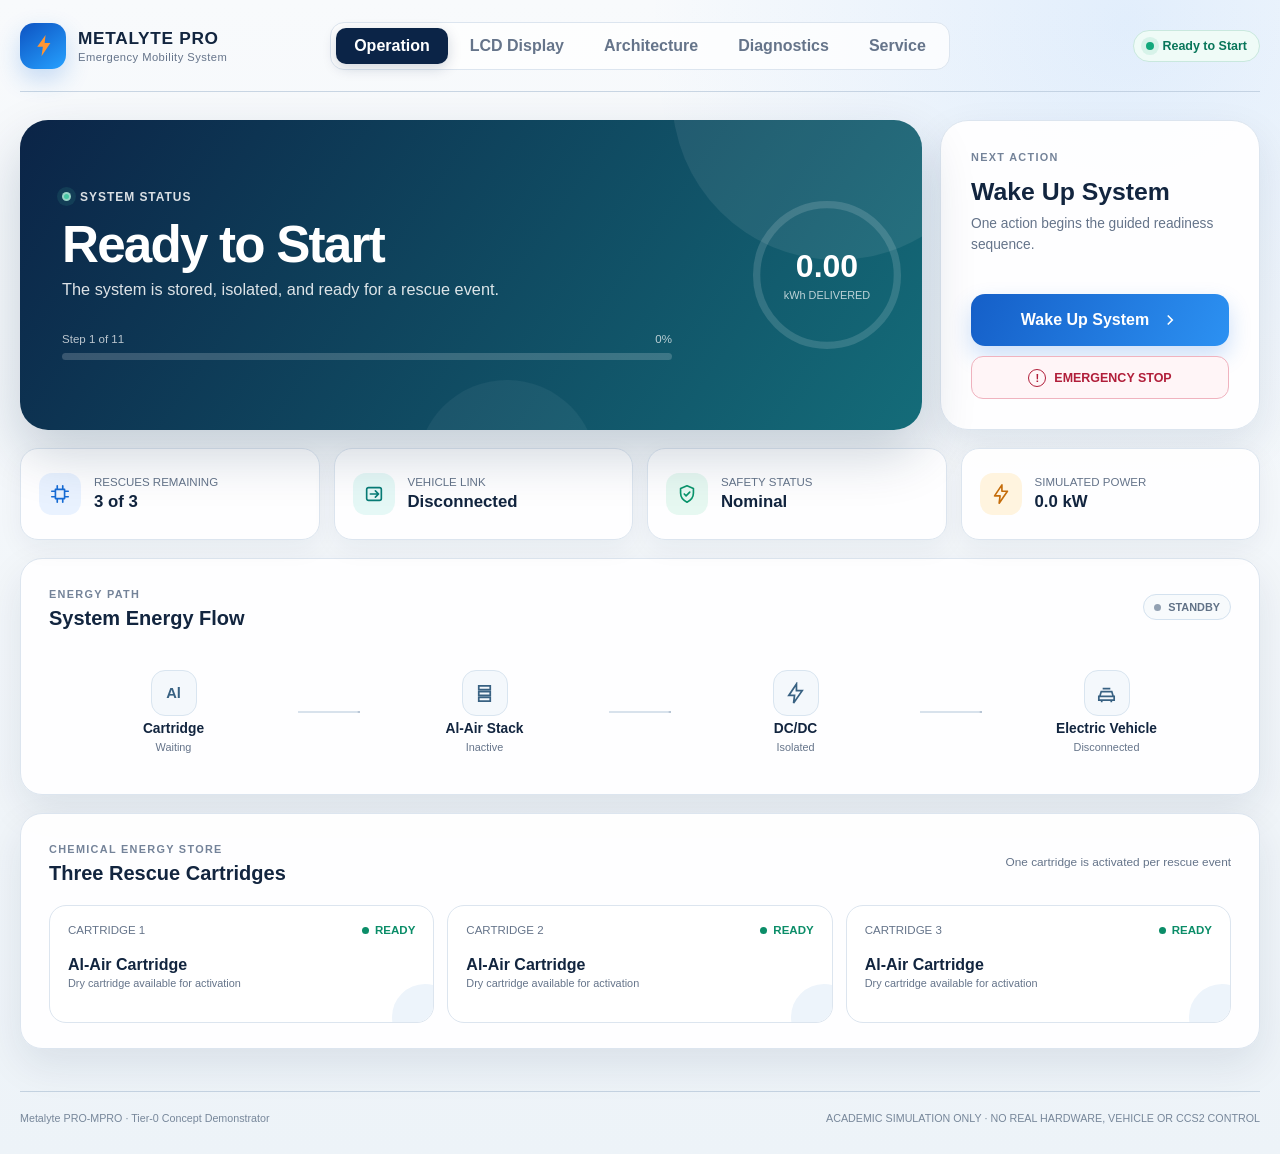
==== commit 3827e23d: "feat: add interactive software architecture demo" ====
--- a/docs/index.html
+++ b/docs/index.html
@@ -4,9 +4,9 @@
   <meta charset="utf-8">
   <meta name="viewport" content="width=device-width, initial-scale=1">
   <meta name="theme-color" content="#0b2447">
-  <meta name="description" content="Metalyte PRO-MPRO academic software demonstrator for emergency EV mobility restoration">
-  <title>Metalyte PRO-MPRO | System Demonstrator</title>
-  <link rel="stylesheet" href="assets/styles.css">
+  <meta name="description" content="Interactive Metalyte PRO-MPRO software, safety, architecture, and operator-interface demonstrator">
+  <title>Metalyte PRO-MPRO | Full System Demonstrator</title>
+  <link rel="stylesheet" href="assets/styles.css?v=20260719-demo-hub">
 </head>
 <body>
   <div class="app-shell">
@@ -24,6 +24,7 @@
       <nav class="view-tabs" aria-label="System views">
         <button class="view-tab is-active" data-view="mission">Operation</button>
         <button class="view-tab" data-view="lcd">LCD Display</button>
+        <button class="view-tab" data-view="architecture">Architecture</button>
         <button class="view-tab" data-view="diagnostics">Diagnostics</button>
         <button class="view-tab" data-view="service">Service</button>
       </nav>
@@ -139,11 +140,16 @@
           <span class="lcd-screw lcd-screw--bl" aria-hidden="true"></span>
           <span class="lcd-screw lcd-screw--br" aria-hidden="true"></span>
 
+          <div class="lcd-hardware-layout">
           <div class="lcd-screen" id="lcd-screen">
             <header class="lcd-topbar">
-              <div class="lcd-brand"><span class="lcd-brand-icon">⚡</span><span><strong>METALYTE</strong><small>PRO · MPRO</small></span></div>
+              <div class="lcd-brand"><span class="lcd-brand-icon">M</span><span><strong>METALYTE PRO</strong><small>MPRO CONTROL PANEL</small></span></div>
               <div class="lcd-clock"><strong id="lcd-clock">00:00</strong><small>LOCAL TIME</small></div>
-              <div class="lcd-connection" id="lcd-connection"><span></span><strong>EV LINK</strong><small id="lcd-vehicle-status">DISCONNECTED</small></div>
+              <div class="lcd-system-meta">
+                <span><small>CTRL</small><strong>ONLINE</strong></span>
+                <span><small>ALARM</small><strong id="lcd-alarm-count">0</strong></span>
+                <div class="lcd-connection" id="lcd-connection"><i></i><span><strong>EV LINK</strong><small id="lcd-vehicle-status">DISCONNECTED</small></span></div>
+              </div>
             </header>
 
             <div class="lcd-alert" id="lcd-alert">
@@ -152,38 +158,64 @@
             </div>
 
             <div class="lcd-main">
-              <section class="lcd-state-card">
-                <span class="lcd-label">SYSTEM MODE</span>
+              <section class="lcd-state-card lcd-panel-section">
+                <span class="lcd-label">01 / OPERATING STATE</span>
                 <strong id="lcd-state-title">READY</strong>
                 <p id="lcd-state-copy">System ready for a rescue event.</p>
                 <div class="lcd-step-track"><span id="lcd-progress-bar"></span></div>
                 <small id="lcd-progress-label">STEP 1 / 11</small>
+                <div class="lcd-interlock-block">
+                  <span class="lcd-subheading">TRANSFER PERMISSIVES</span>
+                  <div class="lcd-interlock-grid">
+                    <span id="lcd-permissive-hvil"><i></i>HVIL</span>
+                    <span id="lcd-permissive-iso"><i></i>ISOLATION</span>
+                    <span id="lcd-permissive-flow"><i></i>FLOW</span>
+                    <span id="lcd-permissive-thermal"><i></i>THERMAL</span>
+                  </div>
+                </div>
               </section>
 
-              <section class="lcd-output-card">
-                <span class="lcd-label">OUTPUT POWER</span>
+              <section class="lcd-output-card lcd-panel-section">
+                <span class="lcd-label">02 / DC OUTPUT</span>
                 <div class="lcd-power-value"><strong id="lcd-power">0.0</strong><span>kW</span></div>
                 <div class="lcd-energy-row"><span>ENERGY DELIVERED</span><strong><span id="lcd-energy">0.00</span> kWh</strong></div>
                 <div class="lcd-energy-track"><span id="lcd-energy-bar"></span></div>
+                <div class="lcd-trend-block">
+                  <div class="lcd-trend-heading"><span>OUTPUT TREND</span><small>LAST 10 MIN</small></div>
+                  <div class="lcd-trend-chart">
+                    <span class="lcd-trend-axis lcd-trend-axis--high">4.0</span>
+                    <span class="lcd-trend-axis lcd-trend-axis--low">0.0</span>
+                    <svg viewBox="0 0 420 92" preserveAspectRatio="none" aria-label="Simulated output power trend">
+                      <path class="lcd-trend-grid" d="M0 15H420M0 46H420M0 77H420M70 0V92M140 0V92M210 0V92M280 0V92M350 0V92"/>
+                      <path class="lcd-trend-line" id="lcd-trend-line" d="M0 75 L22 72 L45 58 L70 38 L96 29 L125 25 L158 24 L193 24 L226 23 L260 23 L297 24 L333 23 L370 23 L420 23"/>
+                    </svg>
+                  </div>
+                </div>
               </section>
 
-              <section class="lcd-vitals-card">
-                <span class="lcd-label">LIVE VITALS</span>
+              <section class="lcd-vitals-card lcd-panel-section">
+                <span class="lcd-label">03 / PROCESS VALUES</span>
                 <div class="lcd-vitals-grid">
                   <div><span>STACK</span><strong><b id="lcd-voltage">57.6</b> V</strong></div>
                   <div><span>CURRENT</span><strong><b id="lcd-current">0.0</b> A</strong></div>
                   <div><span>TEMP</span><strong><b id="lcd-temperature">25.0</b> °C</strong></div>
                   <div><span>FLOW</span><strong><b id="lcd-flow">0.0</b> L/min</strong></div>
                 </div>
+                <div class="lcd-process-list">
+                  <div><span>PUMP P-01</span><strong id="lcd-pump-status">STOP</strong></div>
+                  <div><span>VENT FAN F-01</span><strong id="lcd-fan-status">STOP</strong></div>
+                  <div><span>INPUT CONTACTOR</span><strong id="lcd-input-status">OPEN</strong></div>
+                  <div><span>OUTPUT CONTACTOR</span><strong id="lcd-output-status">OPEN</strong></div>
+                </div>
               </section>
             </div>
 
             <div class="lcd-energy-path" id="lcd-energy-path">
               <div data-lcd-flow="cassette"><span>Al</span><strong>CARTRIDGE</strong><small id="lcd-cartridge-state">READY</small></div>
               <i></i>
-              <div data-lcd-flow="stack"><span>▤</span><strong>AL-AIR</strong><small id="lcd-stack-state">IDLE</small></div>
+              <div data-lcd-flow="stack"><span>ST</span><strong>AL-AIR</strong><small id="lcd-stack-state">IDLE</small></div>
               <i></i>
-              <div data-lcd-flow="converter"><span>⚡</span><strong>DC/DC</strong><small id="lcd-converter-state">ISOLATED</small></div>
+              <div data-lcd-flow="converter"><span>DC</span><strong>DC/DC</strong><small id="lcd-converter-state">ISOLATED</small></div>
               <i></i>
               <div data-lcd-flow="vehicle"><span>EV</span><strong>VEHICLE</strong><small id="lcd-ev-state">OFFLINE</small></div>
             </div>
@@ -191,12 +223,23 @@
             <div class="lcd-bottom-strip">
               <div class="lcd-cassette-summary" id="lcd-cassette-summary"></div>
               <div class="lcd-softkeys">
-                <button class="lcd-softkey" id="lcd-diagnostics-link"><span>◫</span>DIAGNOSTICS</button>
-                <button class="lcd-softkey lcd-softkey--primary" id="lcd-primary-action"><span>▶</span><b id="lcd-primary-label">WAKE UP</b></button>
-                <button class="lcd-softkey" id="lcd-service-link"><span>↻</span>SERVICE</button>
+                <button class="lcd-softkey" id="lcd-diagnostics-link"><span>F1</span>DIAGNOSTICS</button>
+                <button class="lcd-softkey lcd-softkey--primary" id="lcd-primary-action"><span>F2</span><b id="lcd-primary-label">WAKE UP</b></button>
+                <button class="lcd-softkey" id="lcd-service-link"><span>F3</span>SERVICE</button>
               </div>
-              <button class="lcd-estop" id="lcd-emergency-action"><span>!</span>E-STOP</button>
-            </div>
+              <div class="lcd-panel-status"><span></span><strong id="lcd-panel-status">SYSTEM READY</strong></div>
+            </div>
+          </div>
+          <aside class="lcd-hardware-panel" aria-label="Physical panel controls">
+            <div class="lcd-hardware-badge"><strong>MPRO</strong><small>HMI-01</small></div>
+            <div class="lcd-power-indicator"><span></span><small>POWER</small></div>
+            <button class="lcd-estop" id="lcd-emergency-action" aria-label="Emergency stop">
+              <span class="lcd-estop-cap"><i></i></span>
+              <strong>EMERGENCY</strong><small>STOP</small>
+            </button>
+            <div class="lcd-speaker" aria-hidden="true"><i></i><i></i><i></i><i></i><i></i><i></i></div>
+            <div class="lcd-panel-mark"><span>IP54</span><span>24 VDC</span></div>
+          </aside>
           </div>
         </section>
 
@@ -205,6 +248,144 @@
           <article><span>02</span><div><strong>Immediate safety visibility</strong><p>State, EV link, alarms, power isolation, and purge status remain visible.</p></div></article>
           <article><span>03</span><div><strong>Engineering access</strong><p>Diagnostics and service information are available without crowding the main screen.</p></div></article>
         </div>
+      </section>
+
+      <section class="view-panel" id="view-architecture" aria-labelledby="architecture-heading">
+        <div class="page-heading architecture-page-heading">
+          <div>
+            <span class="panel-eyebrow">EXECUTABLE SOFTWARE TIER-0 MODEL</span>
+            <h1 id="architecture-heading">Software Control Architecture</h1>
+            <p>Module responsibilities, command/status boundaries, direct safety authority, and operating flow are linked to the live demonstrator state.</p>
+          </div>
+          <div class="architecture-runtime-badge">
+            <span class="pulse-dot"></span>
+            <span><small>SIMULATOR STATE</small><strong id="architecture-runtime-state">STANDBY</strong></span>
+          </div>
+        </div>
+
+        <div class="architecture-legend" aria-label="Architecture diagram legend">
+          <span><i class="legend-swatch legend-swatch--active"></i> Active module</span>
+          <span><i class="legend-swatch legend-swatch--command"></i> Command path</span>
+          <span><i class="legend-swatch legend-swatch--status"></i> Status feedback</span>
+          <span><i class="legend-swatch legend-swatch--safety"></i> Independent safety override</span>
+          <strong>SELECT A MODULE TO INSPECT ITS CONTRACT</strong>
+        </div>
+
+        <div class="architecture-workspace">
+          <div class="architecture-canvas-wrap">
+            <section class="architecture-canvas" aria-label="Metalyte Software Tier-0 architecture diagram">
+              <svg class="architecture-wires" viewBox="0 0 1000 690" preserveAspectRatio="none" aria-hidden="true">
+                <defs>
+                  <marker id="arrow-command" markerWidth="7" markerHeight="7" refX="6" refY="3.5" orient="auto"><path d="M0 0 7 3.5 0 7Z"/></marker>
+                  <marker id="arrow-status" markerWidth="7" markerHeight="7" refX="1" refY="3.5" orient="auto"><path d="M7 0 0 3.5 7 7Z"/></marker>
+                  <marker id="arrow-safety" markerWidth="8" markerHeight="8" refX="7" refY="4" orient="auto"><path d="M0 0 8 4 0 8Z"/></marker>
+                </defs>
+                <g class="wire-pair wire-hmi"><path class="wire-command" d="M304 92H391" marker-end="url(#arrow-command)"/><path class="wire-status" d="M391 119H304" marker-end="url(#arrow-status)"/><text x="322" y="84">hmi_cmd</text><text x="320" y="139">hmi_status</text></g>
+                <g class="wire-pair wire-ev"><path class="wire-command" d="M609 92H696" marker-end="url(#arrow-command)"/><path class="wire-status" d="M696 119H609" marker-end="url(#arrow-status)"/><text x="631" y="84">ev_cmd</text><text x="628" y="139">ev_status</text></g>
+                <g class="wire-pair wire-power"><path class="wire-command" d="M609 252H696" marker-end="url(#arrow-command)"/><path class="wire-status" d="M696 279H609" marker-end="url(#arrow-status)"/><text x="622" y="244">power_cmd</text><text x="620" y="299">power_status</text></g>
+                <g class="wire-pair wire-reaction"><path class="wire-command" d="M391 334 328 436" marker-end="url(#arrow-command)"/><path class="wire-status" d="M328 461 405 363" marker-end="url(#arrow-status)"/><text x="320" y="375">reaction_cmd</text><text x="344" y="425">reaction_status</text></g>
+                <g class="wire-pair wire-thermal"><path class="wire-command" d="M609 334 701 436" marker-end="url(#arrow-command)"/><path class="wire-status" d="M701 461 595 363" marker-end="url(#arrow-status)"/><text x="628" y="375">fluid_cmd</text><text x="620" y="425">fluid_status</text></g>
+                <g class="wire-pair wire-service"><path class="wire-command" d="M478 355V431" marker-end="url(#arrow-command)"/><path class="wire-status" d="M522 431V355" marker-end="url(#arrow-status)"/><text x="430" y="399">log_event</text><text x="530" y="399">service_state</text></g>
+                <path class="wire-safety" d="M180 321V624H70" marker-end="url(#arrow-safety)"/>
+                <text class="wire-safety-label" x="38" y="445">DIRECT SAFE-STATE OVERRIDE</text>
+                <path class="wire-hal" d="M180 546V594M500 546V594M820 546V594"/>
+              </svg>
+
+              <button class="architecture-module module-hmi" data-architecture-module="hmi" type="button">
+                <span class="module-code">SW-HMI-01</span><span class="module-live">MONITOR</span>
+                <strong>HMI Manager</strong><p>Operator prompts, state presentation, LCD controls, alarms, and guided actions.</p>
+                <span class="module-port">hmi_cmd / hmi_status</span>
+              </button>
+
+              <button class="architecture-module module-main is-selected" data-architecture-module="main" type="button">
+                <span class="module-code">SW-CTRL-01</span><span class="module-live">ACTIVE</span>
+                <strong>Main System Controller</strong>
+                <p>Deterministic mission state machine and cross-domain sequencing.</p>
+                <ul><li>Guarded transitions</li><li>Operating-mode coordination</li><li>Mission command arbitration</li></ul>
+              </button>
+
+              <button class="architecture-module module-ev" data-architecture-module="ev" type="button">
+                <span class="module-code">SW-EV-01</span><span class="module-live">STANDBY</span>
+                <strong>EV Communication Manager</strong><p>Simulated connection, pilot/handshake boundary, and vehicle transfer status.</p>
+                <span class="module-port">ev_cmd / ev_status</span>
+              </button>
+
+              <button class="architecture-module module-safety" data-architecture-module="safety" type="button">
+                <span class="module-code">SW-SAFE-01</span><span class="module-live">ARMED</span>
+                <strong>Independent Safety Supervisor</strong><p>Fault evaluation, latching, derating request, emergency trip, and direct shutdown authority.</p>
+                <span class="module-port module-port--safety">hardwired-style override</span>
+              </button>
+
+              <button class="architecture-module module-power" data-architecture-module="power" type="button">
+                <span class="module-code">SW-PWR-01</span><span class="module-live">STANDBY</span>
+                <strong>Power Control Manager</strong><p>Pre-charge, DC-link supervision, converter enable, and contactor requests.</p>
+                <span class="module-port">power_cmd / power_status</span>
+              </button>
+
+              <button class="architecture-module module-reaction" data-architecture-module="reaction" type="button">
+                <span class="module-code">SW-REA-01</span><span class="module-live">STANDBY</span>
+                <strong>Cassette & Reaction Manager</strong><p>Cassette exclusivity, water activation, priming, reaction state, and spent declaration.</p>
+                <span class="module-port">reaction_cmd / reaction_status</span>
+              </button>
+
+              <button class="architecture-module module-service" data-architecture-module="service" type="button">
+                <span class="module-code">SW-SVC-01</span><span class="module-live">LOGGING</span>
+                <strong>Service & Logging Manager</strong><p>Event history, cassette usage, service capacity, and readiness records.</p>
+                <span class="module-port">log_event / service_state</span>
+              </button>
+
+              <button class="architecture-module module-thermal" data-architecture-module="thermal" type="button">
+                <span class="module-code">SW-TFM-01</span><span class="module-live">STANDBY</span>
+                <strong>Thermal & Fluid Manager</strong><p>Pump, valves, fan, flow, temperature, purge, and cooldown supervision.</p>
+                <span class="module-port">fluid_cmd / fluid_status</span>
+              </button>
+
+              <button class="architecture-module module-hal" data-architecture-module="hal" type="button">
+                <span class="module-code">SW-HAL-01</span><span class="module-live">ONLINE</span>
+                <strong>Simulated Hardware Abstraction Layer</strong>
+                <p>Sensors | Contactors | Valves | Pump | Fans | Memory | ADC / GPIO / CAN / PLC boundary</p>
+              </button>
+            </section>
+          </div>
+
+          <aside class="architecture-inspector" aria-live="polite">
+            <div class="inspector-heading"><span id="architecture-detail-code">SW-CTRL-01</span><strong id="architecture-detail-title">Main System Controller</strong></div>
+            <div class="inspector-runtime"><span>RUNTIME STATUS</span><strong id="architecture-detail-runtime">ACTIVE</strong></div>
+            <p id="architecture-detail-purpose">Coordinates the deterministic rescue mission without owning the independent safety decision.</p>
+            <section><span>RESPONSIBILITIES</span><ul id="architecture-detail-responsibilities"></ul></section>
+            <dl>
+              <div><dt>INPUT CONTRACT</dt><dd id="architecture-detail-inputs"></dd></div>
+              <div><dt>OUTPUT CONTRACT</dt><dd id="architecture-detail-outputs"></dd></div>
+              <div><dt>FAIL-SAFE RELATIONSHIP</dt><dd id="architecture-detail-safety"></dd></div>
+            </dl>
+            <a id="architecture-source-link" href="https://github.com/Lpro402/Conceptual_Design" target="_blank" rel="noreferrer">OPEN SOURCE MODULE</a>
+          </aside>
+        </div>
+
+        <section class="architecture-plant">
+          <div class="architecture-hal-label"><span>CONTROLLED SYSTEM BOUNDARY</span><strong>External Plant & Interfaces</strong></div>
+          <article><span>PLANT-AL</span><strong>Al-Air Cassette & Stack</strong><small>Simulated reaction and cassette lifecycle</small></article>
+          <article><span>PLANT-EV</span><strong>Vehicle / EV</strong><small>Simulated DC transfer and connection boundary</small></article>
+          <article><span>PLANT-IO</span><strong>Sensors & Actuators</strong><small>Simulated measurement and command channels</small></article>
+        </section>
+
+        <section class="architecture-flow-panel">
+          <div class="section-heading compact">
+            <div><span class="panel-eyebrow">OPERATING FLOW</span><h2>Live Mission Sequence</h2></div>
+            <span class="section-note">The highlighted phase follows the running demonstrator</span>
+          </div>
+          <div class="architecture-state-flow" id="architecture-state-flow">
+            <div data-architecture-phase="standby"><span>01</span><strong>Standby</strong><small>Isolated & ready</small></div><i></i>
+            <div data-architecture-phase="self-test"><span>02</span><strong>Wake-Up</strong><small>Self-test</small></div><i></i>
+            <div data-architecture-phase="vehicle"><span>03</span><strong>EV Link</strong><small>Connection & handshake</small></div><i></i>
+            <div data-architecture-phase="cassette"><span>04</span><strong>Cassette</strong><small>Select & isolate</small></div><i></i>
+            <div data-architecture-phase="reaction"><span>05</span><strong>Reaction</strong><small>Water & priming</small></div><i></i>
+            <div data-architecture-phase="transfer"><span>06</span><strong>Transfer</strong><small>Pre-charge & power</small></div><i></i>
+            <div data-architecture-phase="shutdown"><span>07</span><strong>Shutdown</strong><small>Ramp-down & purge</small></div><i></i>
+            <div data-architecture-phase="complete"><span>08</span><strong>Complete</strong><small>Ready or service</small></div>
+          </div>
+          <div class="architecture-fault-route"><strong>INDEPENDENT FAULT ROUTE</strong><span>Any operating state</span><i></i><span>Emergency shutdown</span><i></i><span>Fault locked</span></div>
+        </section>
       </section>
 
       <section class="view-panel" id="view-diagnostics" aria-labelledby="diagnostics-heading">
@@ -293,6 +474,6 @@
   </div>
 
   <div class="toast-region" id="toast-region" aria-live="polite"></div>
-  <script src="assets/app.js" defer></script>
+  <script src="assets/app.js?v=20260719-demo-hub" defer></script>
 </body>
 </html>
--- a/docs/assets/styles.css
+++ b/docs/assets/styles.css
@@ -355,6 +355,194 @@
 .service-details strong { font-size: 0.82rem; }
 .service-details small { margin-top: 3px; color: var(--muted); font-size: 0.68rem; }
 
+/* Interactive Software Tier-0 architecture */
+.architecture-page-heading { align-items: flex-end; }
+.architecture-page-heading p { max-width: 780px; margin: 8px 0 0; color: var(--muted); font-size: 0.82rem; line-height: 1.55; }
+.architecture-runtime-badge {
+  display: flex;
+  align-items: center;
+  flex: 0 0 auto;
+  gap: 10px;
+  min-width: 190px;
+  padding: 11px 14px;
+  border: 1px solid #c9e8de;
+  border-radius: 10px;
+  color: #08765a;
+  background: #f1faf7;
+}
+.architecture-runtime-badge > span:last-child { display: grid; gap: 2px; }
+.architecture-runtime-badge small { color: #718496; font-size: 0.58rem; font-weight: 750; letter-spacing: 0.1em; }
+.architecture-runtime-badge strong { font-family: Consolas, "Courier New", monospace; font-size: 0.76rem; letter-spacing: 0.04em; }
+.architecture-runtime-badge.is-fault { color: #b11f3d; border-color: #f0bcc6; background: #fff2f4; }
+.architecture-runtime-badge.is-fault .pulse-dot { background: var(--red-600); box-shadow: 0 0 0 5px rgba(207,41,73,0.12); }
+
+.architecture-legend {
+  display: flex;
+  align-items: center;
+  gap: 17px;
+  min-height: 47px;
+  margin-bottom: 12px;
+  padding: 9px 13px;
+  border: 1px solid #d6e0ea;
+  border-radius: 10px;
+  color: #5f7186;
+  background: rgba(255,255,255,0.84);
+  font-size: 0.64rem;
+}
+.architecture-legend > span { display: inline-flex; align-items: center; gap: 6px; white-space: nowrap; }
+.architecture-legend > strong { margin-left: auto; color: #334b64; font-size: 0.58rem; letter-spacing: 0.09em; }
+.legend-swatch { display: inline-block; width: 20px; height: 3px; border-radius: 2px; background: #6e8193; }
+.legend-swatch--active { height: 8px; border-radius: 50%; background: #36bd82; }
+.legend-swatch--command { background: #57a9d8; }
+.legend-swatch--status { border-top: 1px dashed #8fa1af; background: transparent; }
+.legend-swatch--safety { background: #e03c54; }
+
+.architecture-workspace { display: grid; grid-template-columns: minmax(0, 1fr) 296px; gap: 14px; align-items: stretch; }
+.architecture-canvas-wrap { min-width: 0; overflow-x: auto; border-radius: 14px; box-shadow: 0 18px 40px rgba(8,27,45,0.14); }
+.architecture-canvas {
+  position: relative;
+  display: grid;
+  grid-template-columns: 1fr 1.08fr 1fr;
+  grid-template-rows: 150px 150px 180px 82px;
+  gap: 18px 56px;
+  min-width: 890px;
+  height: 690px;
+  padding: 22px;
+  overflow: hidden;
+  border: 1px solid #172d3e;
+  border-radius: 14px;
+  color: #d7e3ea;
+  background:
+    linear-gradient(rgba(87,128,154,0.055) 1px, transparent 1px),
+    linear-gradient(90deg, rgba(87,128,154,0.055) 1px, transparent 1px),
+    #08141e;
+  background-size: 22px 22px;
+}
+.architecture-canvas::before {
+  position: absolute;
+  inset: 0;
+  background: linear-gradient(115deg, rgba(19,55,78,0.18), transparent 45%, rgba(8,24,36,0.35));
+  content: "";
+  pointer-events: none;
+}
+.architecture-wires { position: absolute; inset: 0; z-index: 1; width: 100%; height: 100%; pointer-events: none; }
+.architecture-wires path { vector-effect: non-scaling-stroke; }
+.architecture-wires .wire-command { fill: none; stroke: #4e9dc8; stroke-width: 1.35; }
+.architecture-wires .wire-status { fill: none; stroke: #718896; stroke-width: 1.1; stroke-dasharray: 4 4; }
+.architecture-wires marker path { fill: #4e9dc8; }
+.architecture-wires #arrow-status path { fill: #718896; }
+.architecture-wires #arrow-safety path { fill: #e03b52; }
+.architecture-wires text { fill: #7190a2; font: 9px Consolas, monospace; letter-spacing: 0.02em; }
+.architecture-wires .wire-safety { fill: none; stroke: #e03b52; stroke-width: 2.1; }
+.architecture-wires .wire-safety-label { fill: #e45467; font-size: 8px; font-weight: 700; }
+.architecture-wires .wire-hal { fill: none; stroke: #526b7a; stroke-width: 1.1; stroke-dasharray: 4 4; }
+
+.architecture-module {
+  --module-accent: #4e9dc8;
+  position: relative;
+  z-index: 2;
+  display: grid;
+  align-content: start;
+  min-width: 0;
+  height: 100%;
+  padding: 13px 14px;
+  overflow: hidden;
+  border: 1px solid #294353;
+  border-left: 3px solid var(--module-accent);
+  border-radius: 6px;
+  color: #c9d6de;
+  background: rgba(12,30,42,0.96);
+  box-shadow: 0 8px 18px rgba(1,8,13,0.18), inset 0 1px rgba(255,255,255,0.025);
+  text-align: left;
+  transition: border-color 150ms ease, background 150ms ease, transform 150ms ease;
+}
+.architecture-module:hover { border-color: #557386; background: #102839; transform: translateY(-1px); }
+.architecture-module:focus-visible { outline: 2px solid #8bd7ee; outline-offset: 2px; }
+.architecture-module.is-selected { border-color: #8ccde2; box-shadow: 0 0 0 2px rgba(98,187,212,0.22), 0 10px 24px rgba(0,0,0,0.28); }
+.architecture-module.is-active { background: linear-gradient(115deg, rgba(17,47,62,0.98), rgba(11,31,43,0.98)); }
+.architecture-module.is-active::after { position: absolute; top: 0; right: 0; width: 34px; height: 2px; background: #40c486; content: ""; }
+.architecture-module.is-alert { border-color: #d84458; border-left-color: #e03b52; background: #35121b; }
+.architecture-module.is-alert::after { background: #e03b52; }
+.architecture-module .module-code { color: #6f8796; font: 0.52rem Consolas, monospace; letter-spacing: 0.08em; }
+.architecture-module .module-live { position: absolute; top: 12px; right: 12px; color: #667e8c; font: 0.48rem Consolas, monospace; letter-spacing: 0.08em; }
+.architecture-module.is-active .module-live { color: #4bc58b; }
+.architecture-module.is-alert .module-live { color: #ef7182; }
+.architecture-module > strong { margin-top: 9px; color: #f0f5f7; font-size: 0.83rem; letter-spacing: 0.01em; }
+.architecture-module p { margin: 6px 0 0; color: #91a5b1; font-size: 0.59rem; line-height: 1.42; }
+.architecture-module ul { display: grid; gap: 4px; margin: 13px 0 0; padding-left: 16px; color: #8fa5b1; font-size: 0.57rem; }
+.architecture-module .module-port { align-self: end; width: fit-content; margin-top: auto; padding: 4px 6px; border: 1px solid #2c4c60; border-radius: 3px; color: #6f9cb6; background: #091722; font: 0.48rem Consolas, monospace; }
+.architecture-module .module-port--safety { color: #e56b7c; border-color: #6c2b38; }
+.module-hmi { grid-column: 1; grid-row: 1; --module-accent: #7860b2; }
+.module-main { grid-column: 2; grid-row: 1 / span 2; --module-accent: #4e9dc8; padding: 18px; }
+.module-main > strong { margin-top: 18px; font-size: 1rem; }
+.module-main p { font-size: 0.64rem; }
+.module-ev { grid-column: 3; grid-row: 1; --module-accent: #5b9e59; }
+.module-safety { grid-column: 1; grid-row: 2; --module-accent: #d94359; }
+.module-power { grid-column: 3; grid-row: 2; --module-accent: #d88636; }
+.module-reaction { grid-column: 1; grid-row: 3; --module-accent: #4f7ebd; }
+.module-service { grid-column: 2; grid-row: 3; --module-accent: #8465af; }
+.module-thermal { grid-column: 3; grid-row: 3; --module-accent: #3a8f9a; }
+.module-hal { grid-column: 1 / -1; grid-row: 4; --module-accent: #82919b; align-content: center; padding-left: 100px; }
+.module-hal > strong { margin-top: 0; }
+.module-hal p { margin-top: 5px; font-family: Consolas, monospace; letter-spacing: 0.02em; }
+
+.architecture-inspector {
+  display: flex;
+  flex-direction: column;
+  min-width: 0;
+  padding: 19px;
+  border: 1px solid #24394a;
+  border-radius: 14px;
+  color: #cbd7de;
+  background: #0b1823;
+  box-shadow: 0 18px 40px rgba(8,27,45,0.13);
+}
+.inspector-heading { display: grid; gap: 6px; padding-bottom: 15px; border-bottom: 1px solid #2b3d49; }
+.inspector-heading span { color: #70a9c6; font: 0.58rem Consolas, monospace; letter-spacing: 0.1em; }
+.inspector-heading strong { color: #f0f5f7; font-size: 1.02rem; line-height: 1.2; }
+.inspector-runtime { display: flex; align-items: center; justify-content: space-between; gap: 12px; margin: 14px 0 0; padding: 9px 10px; border: 1px solid #294353; border-radius: 5px; background: #0e2230; }
+.inspector-runtime span { color: #718694; font-size: 0.51rem; letter-spacing: 0.09em; }
+.inspector-runtime strong { color: #4dcc90; font: 0.62rem Consolas, monospace; }
+.inspector-runtime.is-alert strong { color: #f05c70; }
+.architecture-inspector > p { margin: 15px 0 18px; color: #91a5b1; font-size: 0.67rem; line-height: 1.55; }
+.architecture-inspector section { padding: 14px 0; border-top: 1px solid #263946; }
+.architecture-inspector section > span { color: #6f8795; font-size: 0.52rem; font-weight: 800; letter-spacing: 0.1em; }
+.architecture-inspector ul { display: grid; gap: 7px; margin: 11px 0 0; padding-left: 17px; color: #b1c0c8; font-size: 0.62rem; line-height: 1.42; }
+.architecture-inspector dl { display: grid; gap: 11px; margin: 0; padding-top: 14px; border-top: 1px solid #263946; }
+.architecture-inspector dl > div { display: grid; gap: 4px; }
+.architecture-inspector dt { color: #6d8290; font-size: 0.49rem; font-weight: 800; letter-spacing: 0.09em; }
+.architecture-inspector dd { margin: 0; color: #aebdc5; font: 0.58rem/1.45 Consolas, monospace; }
+.architecture-inspector > a { margin-top: auto; padding: 10px 12px; border: 1px solid #39566a; border-radius: 5px; color: #98c7dc; background: #102534; font-size: 0.57rem; font-weight: 800; letter-spacing: 0.08em; text-align: center; text-decoration: none; }
+.architecture-inspector > a:hover { color: #fff; border-color: #6aaecb; }
+
+.architecture-plant { display: grid; grid-template-columns: 1.05fr repeat(3, 1fr); gap: 10px; margin-top: 14px; }
+.architecture-plant > div, .architecture-plant article { min-height: 94px; padding: 15px; border: 1px solid #d8e2eb; border-radius: 10px; background: rgba(255,255,255,0.9); }
+.architecture-hal-label { display: grid; align-content: center; gap: 6px; color: #203a51; }
+.architecture-hal-label span { color: #75889a; font-size: 0.55rem; font-weight: 800; letter-spacing: 0.09em; }
+.architecture-hal-label strong { font-size: 0.9rem; }
+.architecture-plant article { display: grid; align-content: center; gap: 4px; border-style: dashed; }
+.architecture-plant article > span { color: #6f8496; font: 0.51rem Consolas, monospace; }
+.architecture-plant article strong { font-size: 0.76rem; }
+.architecture-plant article small { color: var(--muted); font-size: 0.59rem; line-height: 1.35; }
+
+.architecture-flow-panel { margin-top: 14px; padding: 20px; border: 1px solid var(--line); border-radius: 16px; background: var(--surface); box-shadow: var(--shadow); }
+.architecture-state-flow { display: grid; grid-template-columns: 1fr 18px 1fr 18px 1fr 18px 1fr 18px 1fr 18px 1fr 18px 1fr 18px 1fr; align-items: stretch; margin-top: 18px; }
+.architecture-state-flow > div { display: grid; align-content: center; justify-items: center; min-height: 78px; padding: 9px 6px; border: 1px solid #d9e3ec; border-radius: 8px; color: #607387; background: #f8fafc; text-align: center; transition: 160ms ease; }
+.architecture-state-flow > div > span { display: grid; width: 24px; height: 24px; place-items: center; border-radius: 50%; color: #fff; background: #8a9bab; font: 0.59rem Consolas, monospace; }
+.architecture-state-flow strong { margin-top: 6px; color: #294158; font-size: 0.63rem; }
+.architecture-state-flow small { margin-top: 2px; color: #718397; font-size: 0.52rem; }
+.architecture-state-flow > div.is-complete { border-color: #b9ddcf; background: #f1faf6; }
+.architecture-state-flow > div.is-complete > span { background: #399e77; }
+.architecture-state-flow > div.is-current { border-color: #6eb5d7; background: #eaf6fb; box-shadow: 0 0 0 2px rgba(78,157,200,0.12); }
+.architecture-state-flow > div.is-current > span { background: #267fae; box-shadow: 0 0 0 4px rgba(38,127,174,0.12); }
+.architecture-state-flow > div.is-fault { border-color: #ef9faf; background: #fff1f4; }
+.architecture-state-flow > div.is-fault > span { background: var(--red-600); }
+.architecture-state-flow > i { position: relative; align-self: center; height: 1px; background: #aebdca; }
+.architecture-state-flow > i::after { position: absolute; top: -3px; right: 0; width: 6px; height: 6px; border-top: 1px solid #8fa1b0; border-right: 1px solid #8fa1b0; transform: rotate(45deg); content: ""; }
+.architecture-fault-route { display: flex; align-items: center; gap: 10px; margin-top: 13px; padding: 9px 12px; border-left: 3px solid #d83b52; color: #7c4050; background: #fff3f5; font-size: 0.59rem; }
+.architecture-fault-route strong { margin-right: auto; color: #b22640; letter-spacing: 0.07em; }
+.architecture-fault-route i { width: 22px; height: 1px; background: #d55a6d; }
+
 /* Physical LCD concept */
 .lcd-page-heading { margin-bottom: 16px; }
 
@@ -541,6 +729,267 @@
 .lcd-explanation strong { font-size: 0.8rem; }
 .lcd-explanation p { margin: 4px 0 0; color: var(--muted); font-size: 0.67rem; line-height: 1.45; }
 
+/* Industrial HMI refinement: restrained palette, fixed data grid, physical controls */
+.lcd-device {
+  padding: 16px;
+  border: 1px solid #0d0f11;
+  border-radius: 13px;
+  background: #272b2e;
+  box-shadow: 0 18px 45px rgba(4, 8, 12, 0.28), inset 0 1px #555b60, inset 0 -2px #131619;
+}
+.lcd-hardware-layout { display: grid; grid-template-columns: minmax(0, 1fr) 96px; gap: 14px; align-items: stretch; }
+.lcd-screw { width: 7px; height: 7px; background: radial-gradient(circle at 34% 32%, #9ba2a7, #353a3e 55%, #0b0d0f 61%); }
+.lcd-screw--tl, .lcd-screw--tr { top: 5px; }
+.lcd-screw--bl, .lcd-screw--br { bottom: 5px; }
+
+.lcd-screen {
+  display: grid;
+  grid-template-rows: 54px minmax(0, 1fr) auto 68px;
+  height: 596px;
+  min-height: 0;
+  border: 1px solid #101820;
+  border-radius: 4px;
+  color: #d9e3e9;
+  background: #07121b;
+  box-shadow: 0 0 0 3px #121619, inset 0 0 0 1px #253441;
+  font-family: Bahnschrift, "Arial Narrow", "Segoe UI", sans-serif;
+}
+.lcd-screen::after {
+  border-radius: 0;
+  background: repeating-linear-gradient(0deg, rgba(255,255,255,0.012) 0, rgba(255,255,255,0.012) 1px, transparent 1px, transparent 3px);
+}
+.lcd-topbar {
+  grid-template-columns: 1fr auto 1.15fr;
+  min-height: 54px;
+  padding: 0 17px;
+  border-bottom: 1px solid #31404b;
+  background: #0a1721;
+}
+.lcd-brand { gap: 8px; }
+.lcd-brand-icon {
+  width: 28px;
+  height: 28px;
+  border: 1px solid #51606b;
+  border-radius: 3px;
+  color: #dfe8ed;
+  background: #162733;
+  font-size: 0.68rem;
+  font-weight: 900;
+}
+.lcd-brand strong { font-size: 0.7rem; letter-spacing: 0.13em; }
+.lcd-brand small, .lcd-clock small { color: #6f818d; font-size: 0.48rem; letter-spacing: 0.11em; }
+.lcd-clock strong { color: #dce8ee; font-family: Consolas, monospace; font-size: 0.96rem; text-shadow: none; }
+.lcd-system-meta { display: flex; align-items: center; justify-self: end; gap: 16px; }
+.lcd-system-meta > span { display: grid; gap: 2px; padding-left: 12px; border-left: 1px solid #2b3944; }
+.lcd-system-meta small { color: #657986; font-size: 0.46rem; letter-spacing: 0.11em; }
+.lcd-system-meta strong { color: #acbbc4; font-size: 0.58rem; letter-spacing: 0.08em; }
+.lcd-connection { gap: 7px; }
+.lcd-connection > i { display: block; width: 7px; height: 7px; border-radius: 50%; background: #687680; }
+.lcd-connection.is-connected > i { background: #35bd78; box-shadow: 0 0 0 2px rgba(53,189,120,0.13); }
+.lcd-connection > span,
+.lcd-connection.is-connected > span { width: auto; height: auto; border-radius: 0; background: transparent; box-shadow: none; }
+.lcd-connection strong { font-size: 0.58rem; }
+.lcd-connection small { color: #697d89; font-size: 0.47rem; }
+
+.lcd-alert {
+  top: 64px;
+  right: 14px;
+  left: 14px;
+  min-width: 0;
+  padding: 8px 12px;
+  border: 1px solid #d83b50;
+  border-radius: 2px;
+  background: #8f1428;
+  box-shadow: none;
+  transform: none;
+}
+.lcd-alert-icon { width: 24px; height: 24px; border-color: #ffbac4; font-size: 0.7rem; }
+.lcd-alert strong { font-size: 0.65rem; }
+.lcd-alert small { color: #f1c3ca; font-size: 0.55rem; }
+.lcd-screen.is-fault .lcd-main { padding-top: 53px; }
+
+.lcd-main { grid-template-columns: 1.05fr 1.25fr 1fr; gap: 8px; min-height: 0; padding: 12px 14px 10px; }
+.lcd-state-card, .lcd-output-card, .lcd-vitals-card {
+  min-height: 0;
+  padding: 14px;
+  border: 1px solid #2d3d49;
+  border-radius: 2px;
+  background: #0b1924;
+  box-shadow: none;
+}
+.lcd-label { color: #748894; font-size: 0.49rem; letter-spacing: 0.13em; }
+.lcd-state-card > strong {
+  margin-top: 23px;
+  color: #4fd18c;
+  font-size: 1.22rem;
+  line-height: 1.15;
+  letter-spacing: 0.02em;
+  text-shadow: none;
+}
+.lcd-state-card p { min-height: 42px; margin: 8px 0 18px; color: #9bacb6; font-family: "Segoe UI", sans-serif; font-size: 0.62rem; }
+.lcd-step-track, .lcd-energy-track { height: 3px; border-radius: 0; background: #1d2d38; }
+.lcd-step-track span, .lcd-energy-track span { border-radius: 0; background: #23a8d8; box-shadow: none; }
+.lcd-state-card > small { color: #6c7e89; font-size: 0.49rem; }
+.lcd-interlock-block { margin-top: 32px; padding-top: 11px; border-top: 1px solid #2a3a45; }
+.lcd-subheading { color: #657a86; font-size: 0.46rem; letter-spacing: 0.12em; }
+.lcd-interlock-grid { display: grid; grid-template-columns: 1fr 1fr; gap: 8px 12px; margin-top: 10px; }
+.lcd-interlock-grid > span { display: flex; align-items: center; gap: 6px; color: #788b96; font-size: 0.48rem; letter-spacing: 0.05em; }
+.lcd-interlock-grid i { width: 6px; height: 6px; border-radius: 50%; background: #65747d; }
+.lcd-interlock-grid .is-valid { color: #8db9a2; }
+.lcd-interlock-grid .is-valid i { background: #42b87a; }
+.lcd-interlock-grid .is-fault { color: #db6878; }
+.lcd-interlock-grid .is-fault i { background: #d93e54; }
+.lcd-output-card { text-align: left; }
+.lcd-power-value { justify-content: flex-start; gap: 8px; margin: 16px 0 13px; }
+.lcd-power-value strong {
+  color: #eef4f7;
+  font-family: Bahnschrift, "Arial Narrow", sans-serif;
+  font-size: 4.65rem;
+  font-weight: 300;
+  letter-spacing: -0.055em;
+  text-shadow: none;
+}
+.lcd-power-value span { color: #70bdd6; font-size: 0.8rem; }
+.lcd-energy-row { margin: 13px 0 7px; color: #6e818d; font-size: 0.48rem; }
+.lcd-energy-row strong { color: #c3cfd5; font-weight: 500; }
+.lcd-trend-block { margin-top: 24px; padding-top: 10px; border-top: 1px solid #2a3a45; }
+.lcd-trend-heading { display: flex; justify-content: space-between; color: #667b87; font-size: 0.45rem; letter-spacing: 0.1em; }
+.lcd-trend-heading small { color: #556873; font-size: 0.43rem; }
+.lcd-trend-chart { position: relative; height: 94px; margin-top: 8px; padding-left: 22px; }
+.lcd-trend-chart svg { width: 100%; height: 100%; overflow: visible; }
+.lcd-trend-grid { fill: none; stroke: #263640; stroke-width: 1; vector-effect: non-scaling-stroke; }
+.lcd-trend-line { fill: none; stroke: #62bbd4; stroke-width: 2; vector-effect: non-scaling-stroke; }
+.lcd-trend-line.is-fault { stroke: #df4b60; }
+.lcd-trend-axis { position: absolute; left: 0; color: #596d78; font: 0.42rem Consolas, monospace; }
+.lcd-trend-axis--high { top: -2px; }
+.lcd-trend-axis--low { bottom: -1px; }
+.lcd-vitals-grid { gap: 6px; margin-top: 20px; }
+.lcd-vitals-grid > div { padding: 10px; border: 1px solid #293b48; border-radius: 1px; background: #07141e; }
+.lcd-vitals-grid span { color: #647984; font-size: 0.46rem; }
+.lcd-vitals-grid strong { color: #8ec9dc; font-family: Bahnschrift, "Arial Narrow", sans-serif; font-size: 0.72rem; }
+.lcd-vitals-grid b { font-size: 1rem; font-weight: 500; }
+.lcd-process-list { margin-top: 27px; border-top: 1px solid #2a3a45; }
+.lcd-process-list > div { display: flex; align-items: center; justify-content: space-between; min-height: 30px; border-bottom: 1px solid #23333e; color: #738793; font-size: 0.48rem; letter-spacing: 0.05em; }
+.lcd-process-list strong { color: #8b9ca5; font-size: 0.5rem; font-weight: 500; }
+.lcd-process-list strong.is-run { color: #61c08f; }
+
+.lcd-energy-path {
+  margin: 0 14px;
+  padding: 10px 12px;
+  border: 1px solid #2c3c47;
+  border-radius: 2px;
+  background: #08151f;
+}
+.lcd-energy-path > div { grid-template-columns: 26px 1fr; column-gap: 8px; }
+.lcd-energy-path > div > span {
+  width: 26px;
+  height: 26px;
+  border: 1px solid #40515d;
+  border-radius: 2px;
+  color: #81929c;
+  background: #10202b;
+  font-size: 0.5rem;
+}
+.lcd-energy-path strong { color: #b9c5cb; font-size: 0.54rem; }
+.lcd-energy-path small { color: #657984; font-size: 0.45rem; }
+.lcd-energy-path > i { background: #33424c; }
+.lcd-energy-path [data-lcd-flow].is-active > span { color: #081116; border-color: #5eb8d2; background: #73c8df; box-shadow: none; }
+.lcd-energy-path.is-live > i::before { background: #6bc3db; box-shadow: none; }
+
+.lcd-bottom-strip {
+  grid-template-columns: 1fr auto 1fr;
+  min-height: 68px;
+  margin-top: 8px;
+  padding: 10px 14px;
+  border-top: 1px solid #31414c;
+  background: #09151e;
+}
+.lcd-cassette-summary { gap: 5px; }
+.lcd-mini-cassette { width: 30px; height: 32px; border: 1px solid #3a4b56; border-radius: 2px; color: #7f9099; background: #0b1923; font-size: 0.5rem; }
+.lcd-mini-cassette.is-ready { color: #6ac596; border-color: #3e735b; }
+.lcd-mini-cassette.is-active { color: #071117; border-color: #70bad0; background: #70bad0; box-shadow: none; }
+.lcd-softkeys { gap: 5px; }
+.lcd-softkey {
+  min-height: 37px;
+  padding: 0 11px;
+  border: 1px solid #485863;
+  border-radius: 3px;
+  color: #b5c0c6;
+  background: linear-gradient(#25333c, #141f26);
+  box-shadow: inset 0 1px rgba(255,255,255,0.07), 0 1px 1px #020506;
+  font-size: 0.51rem;
+}
+.lcd-softkey span { color: #71838e; font-family: Consolas, monospace; }
+.lcd-softkey:hover { color: #fff; border-color: #7a8a94; background: #2a3942; }
+.lcd-softkey--primary { min-width: 130px; color: #071117; border-color: #76bfd4; background: linear-gradient(#89d0e2, #58aabe); box-shadow: inset 0 1px rgba(255,255,255,0.25), 0 1px 1px #020506; }
+.lcd-softkey--primary span { color: #1a5260; }
+.lcd-softkey--primary.is-stop { color: #fff; border-color: #cf4357; background: linear-gradient(#cf4357, #9c2337); }
+.lcd-panel-status { justify-self: end; display: inline-flex; align-items: center; gap: 7px; color: #79a08d; font-size: 0.5rem; letter-spacing: 0.08em; }
+.lcd-panel-status > span { width: 6px; height: 6px; border-radius: 50%; background: #44b879; }
+.lcd-panel-status.is-fault { color: #e07887; }
+.lcd-panel-status.is-fault > span { background: #d83d53; }
+.lcd-screen.is-fault .lcd-state-card > strong, .lcd-screen.is-fault .lcd-power-value strong { color: #ef5268; text-shadow: none; }
+
+.lcd-hardware-panel {
+  display: flex;
+  flex-direction: column;
+  align-items: center;
+  padding: 15px 9px;
+  border: 1px solid #15181a;
+  border-radius: 5px;
+  color: #c4c8ca;
+  background: #202427;
+  box-shadow: inset 0 1px #454a4d, inset 0 -1px #111315;
+}
+.lcd-hardware-badge { width: 100%; padding-bottom: 10px; border-bottom: 1px solid #3c4144; text-align: center; }
+.lcd-hardware-badge strong, .lcd-hardware-badge small { display: block; }
+.lcd-hardware-badge strong { font-size: 0.66rem; letter-spacing: 0.14em; }
+.lcd-hardware-badge small { margin-top: 2px; color: #777e82; font-size: 0.46rem; }
+.lcd-power-indicator { display: grid; justify-items: center; gap: 4px; margin-top: 18px; }
+.lcd-power-indicator span { width: 8px; height: 8px; border-radius: 50%; background: #36b878; box-shadow: 0 0 0 2px #132d21; }
+.lcd-power-indicator small { color: #7d8589; font-size: 0.44rem; letter-spacing: 0.1em; }
+.lcd-estop {
+  display: grid;
+  justify-items: center;
+  gap: 2px;
+  margin-top: 52px;
+  padding: 0;
+  border: 0;
+  color: #c9cccd;
+  background: transparent;
+  box-shadow: none;
+  font-size: 0.48rem;
+  letter-spacing: 0.05em;
+}
+.lcd-estop-cap {
+  position: relative;
+  display: grid;
+  width: 56px;
+  height: 56px;
+  margin-bottom: 8px;
+  place-items: center;
+  border: 5px solid #e0b221;
+  border-radius: 50%;
+  background: #d7aa1c;
+  box-shadow: 0 3px 0 #735a0c, 0 6px 8px rgba(0,0,0,0.5);
+}
+.lcd-estop-cap i {
+  display: block;
+  width: 38px;
+  height: 38px;
+  border: 2px solid #8b0b16;
+  border-radius: 50%;
+  background: radial-gradient(circle at 35% 26%, #ef4853, #b91421 53%, #760912 70%);
+  box-shadow: inset 0 2px 2px rgba(255,255,255,0.22), 0 3px 0 #620811;
+}
+.lcd-estop:hover { color: #fff; background: transparent; }
+.lcd-estop:hover .lcd-estop-cap i { background: #d9202e; }
+.lcd-estop strong { font-size: 0.5rem; }
+.lcd-estop small { color: #8d9497; font-size: 0.46rem; }
+.lcd-speaker { display: grid; grid-template-columns: repeat(2, 5px); gap: 6px; margin-top: auto; }
+.lcd-speaker i { width: 5px; height: 5px; border-radius: 50%; background: #0c0e10; box-shadow: inset 0 1px #44494c; }
+.lcd-panel-mark { display: flex; gap: 6px; margin-top: 16px; color: #666d70; font-size: 0.42rem; }
+
 body.lcd-standalone { background: #070b0f; }
 .lcd-standalone .app-shell { width: 100%; }
 .lcd-standalone .topbar,
@@ -552,9 +1001,15 @@
   display: grid;
   min-height: 100vh;
   place-items: center;
-  padding: 12px;
-}
-.lcd-standalone .lcd-device { width: min(1280px, 100%); }
+  padding: 16px;
+}
+.lcd-standalone .lcd-device { width: min(1260px, 100%); }
+
+body.architecture-capture .topbar,
+body.architecture-capture footer { display: none; }
+body.architecture-capture .app-shell { width: min(1280px, 100%); }
+body.architecture-capture main { padding: 16px 0 0; }
+body.architecture-capture #view-architecture { padding-bottom: 16px; }
 
 footer { display: flex; justify-content: space-between; gap: 18px; padding: 20px 0 30px; border-top: 1px solid rgba(182, 199, 217, 0.75); color: #77879a; font-size: 0.67rem; }
 
@@ -565,13 +1020,19 @@
 
 @media (max-width: 980px) {
   .topbar { grid-template-columns: 1fr auto; }
-  .view-tabs { grid-row: 2; grid-column: 1 / -1; justify-self: center; margin-bottom: 14px; }
+  .view-tabs { grid-row: 2; grid-column: 1 / -1; justify-self: center; max-width: 100%; margin-bottom: 14px; overflow-x: auto; }
   .mission-grid { grid-template-columns: 1fr; }
   .action-panel { min-height: 250px; }
   .quick-status { grid-template-columns: repeat(2, 1fr); }
   .system-flow { grid-template-columns: 1fr 34px 1fr 34px 1fr 34px 1fr; }
   .diagnostics-grid, .diagnostics-grid--lower { grid-template-columns: 1fr; }
   .service-layout { grid-template-columns: 1fr; }
+  .architecture-workspace { grid-template-columns: 1fr; }
+  .architecture-inspector { min-height: 430px; }
+  .architecture-plant { grid-template-columns: repeat(3, 1fr); }
+  .architecture-hal-label { grid-column: 1 / -1; min-height: 70px !important; }
+  .architecture-state-flow { min-width: 930px; }
+  .architecture-flow-panel { overflow-x: auto; }
   .lcd-main { grid-template-columns: 1fr 1fr; }
   .lcd-vitals-card { grid-column: 1 / -1; }
   .lcd-energy-path { grid-template-columns: 1fr 24px 1fr 24px 1fr 24px 1fr; }
@@ -596,6 +1057,13 @@
   .sensor-grid { grid-template-columns: repeat(2, 1fr); }
   .service-timeline { grid-template-columns: 1fr; gap: 12px; }
   .service-timeline i { width: 1px; height: 20px; margin: auto; }
+  .architecture-page-heading { align-items: flex-start; flex-direction: column; }
+  .architecture-runtime-badge { width: 100%; }
+  .architecture-legend { align-items: flex-start; flex-wrap: wrap; }
+  .architecture-legend > strong { width: 100%; margin-left: 0; }
+  .architecture-plant { grid-template-columns: 1fr; }
+  .architecture-hal-label { grid-column: auto; }
+  .architecture-fault-route { align-items: flex-start; flex-wrap: wrap; }
   .lcd-device { padding: 10px; border-radius: 20px; }
   .lcd-screen { min-height: auto; }
   .lcd-topbar { grid-template-columns: 1fr 1fr; gap: 12px; padding: 12px 16px; }
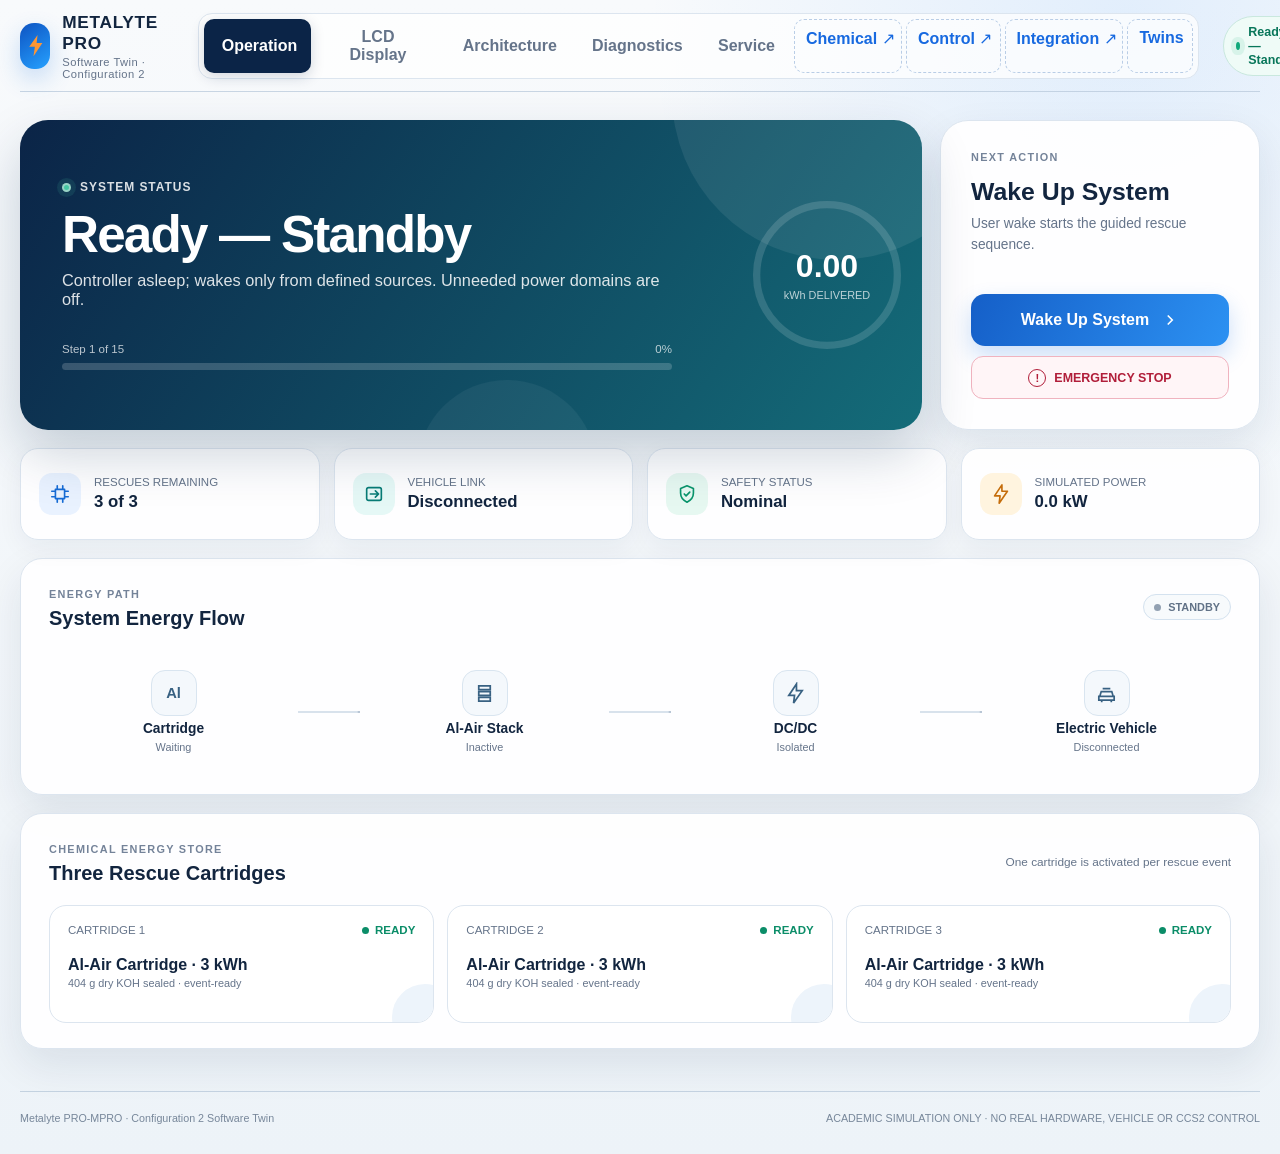
==== commit e307692d: "feat: unify Configuration 2 digital twins Restructure the repository around the final configuration " ====
--- a/docs/index.html
+++ b/docs/index.html
@@ -4,9 +4,9 @@
   <meta charset="utf-8">
   <meta name="viewport" content="width=device-width, initial-scale=1">
   <meta name="theme-color" content="#0b2447">
-  <meta name="description" content="Interactive Metalyte PRO-MPRO software, safety, architecture, and operator-interface demonstrator">
-  <title>Metalyte PRO-MPRO | Full System Demonstrator</title>
-  <link rel="stylesheet" href="assets/styles.css?v=20260719-demo-hub">
+  <meta name="description" content="Configuration 2 software twin of Metalyte PRO-MPRO: mission logic, LCD, architecture, diagnostics and service">
+  <title>MPRO Software Twin</title>
+  <link rel="stylesheet" href="assets/styles.css?v=20260925-config2">
 </head>
 <body>
   <div class="app-shell">
@@ -17,7 +17,7 @@
         </span>
         <span>
           <strong>METALYTE PRO</strong>
-          <small>Emergency Mobility System</small>
+          <small>Software Twin · Configuration 2</small>
         </span>
       </a>
 
@@ -27,11 +27,15 @@
         <button class="view-tab" data-view="architecture">Architecture</button>
         <button class="view-tab" data-view="diagnostics">Diagnostics</button>
         <button class="view-tab" data-view="service">Service</button>
+        <a class="view-tab twin-link" href="chemical-twin/">Chemical ↗</a>
+        <a class="view-tab twin-link" href="control-twin/">Control ↗</a>
+        <a class="view-tab twin-link" href="integration-twin/">Integration ↗</a>
+        <a class="view-tab twin-link" href="hub.html">Twins</a>
       </nav>
 
       <div class="system-badge">
         <span class="pulse-dot" id="header-status-dot"></span>
-        <span id="header-status">Ready</span>
+        <span id="header-status">Ready — Standby</span>
       </div>
     </header>
 
@@ -48,7 +52,7 @@
               <p id="state-copy">The system is stored and ready for a rescue event.</p>
               <div class="mission-progress" aria-label="Rescue mission progress">
                 <div class="mission-progress__meta">
-                  <span id="progress-label">Step 1 of 11</span>
+                  <span id="progress-label">Step 1 of 15</span>
                   <span id="progress-percent">0%</span>
                 </div>
                 <div class="progress-track"><span id="progress-bar"></span></div>
@@ -196,7 +200,7 @@
               <section class="lcd-vitals-card lcd-panel-section">
                 <span class="lcd-label">03 / PROCESS VALUES</span>
                 <div class="lcd-vitals-grid">
-                  <div><span>STACK</span><strong><b id="lcd-voltage">57.6</b> V</strong></div>
+                  <div><span>STACK</span><strong><b id="lcd-voltage">0.0</b> V</strong></div>
                   <div><span>CURRENT</span><strong><b id="lcd-current">0.0</b> A</strong></div>
                   <div><span>TEMP</span><strong><b id="lcd-temperature">25.0</b> °C</strong></div>
                   <div><span>FLOW</span><strong><b id="lcd-flow">0.0</b> L/min</strong></div>
@@ -253,13 +257,13 @@
       <section class="view-panel" id="view-architecture" aria-labelledby="architecture-heading">
         <div class="page-heading architecture-page-heading">
           <div>
-            <span class="panel-eyebrow">EXECUTABLE SOFTWARE TIER-0 MODEL</span>
+            <span class="panel-eyebrow">SOFTWARE TWIN · CONFIGURATION 2</span>
             <h1 id="architecture-heading">Software Control Architecture</h1>
             <p>Module responsibilities, command/status boundaries, direct safety authority, and operating flow are linked to the live demonstrator state.</p>
           </div>
           <div class="architecture-runtime-badge">
             <span class="pulse-dot"></span>
-            <span><small>SIMULATOR STATE</small><strong id="architecture-runtime-state">STANDBY</strong></span>
+            <span><small>SIMULATOR STATE</small><strong id="architecture-runtime-state">SYSTEM_STANDBY</strong></span>
           </div>
         </div>
 
@@ -324,13 +328,13 @@
 
               <button class="architecture-module module-reaction" data-architecture-module="reaction" type="button">
                 <span class="module-code">SW-REA-01</span><span class="module-live">STANDBY</span>
-                <strong>Cassette & Reaction Manager</strong><p>Cassette exclusivity, water activation, priming, reaction state, and spent declaration.</p>
+                <strong>Cartridge & Reaction Manager</strong><p>One active cartridge, FILL_SESSION with the valve closed, activation, prime and spent declaration.</p>
                 <span class="module-port">reaction_cmd / reaction_status</span>
               </button>
 
               <button class="architecture-module module-service" data-architecture-module="service" type="button">
                 <span class="module-code">SW-SVC-01</span><span class="module-live">LOGGING</span>
-                <strong>Service & Logging Manager</strong><p>Event history, cassette usage, service capacity, and readiness records.</p>
+                <strong>Service, Logging & Storage</strong><p>Event history, cartridge usage, wake sources, D-BIT interval and service lockout.</p>
                 <span class="module-port">log_event / service_state</span>
               </button>
 
@@ -342,7 +346,7 @@
 
               <button class="architecture-module module-hal" data-architecture-module="hal" type="button">
                 <span class="module-code">SW-HAL-01</span><span class="module-live">ONLINE</span>
-                <strong>Simulated Hardware Abstraction Layer</strong>
+                <strong>Simulated HAL + Chemical Twin Plant</strong>
                 <p>Sensors | Contactors | Valves | Pump | Fans | Memory | ADC / GPIO / CAN / PLC boundary</p>
               </button>
             </section>
@@ -364,8 +368,8 @@
 
         <section class="architecture-plant">
           <div class="architecture-hal-label"><span>CONTROLLED SYSTEM BOUNDARY</span><strong>External Plant & Interfaces</strong></div>
-          <article><span>PLANT-AL</span><strong>Al-Air Cassette & Stack</strong><small>Simulated reaction and cassette lifecycle</small></article>
-          <article><span>PLANT-EV</span><strong>Vehicle / EV</strong><small>Simulated DC transfer and connection boundary</small></article>
+          <article><span>PLANT-AL</span><strong>Al-Air Cartridge Plant</strong><small>Chemical twin: 96 V stack, KOH 4 M, thermal and H₂</small></article>
+          <article><span>PLANT-EV</span><strong>Vehicle / EV</strong><small>CCS2 · HVIL · CP · ISO 15118 / DIN 70121</small></article>
           <article><span>PLANT-IO</span><strong>Sensors & Actuators</strong><small>Simulated measurement and command channels</small></article>
         </section>
 
@@ -376,13 +380,13 @@
           </div>
           <div class="architecture-state-flow" id="architecture-state-flow">
             <div data-architecture-phase="standby"><span>01</span><strong>Standby</strong><small>Isolated & ready</small></div><i></i>
-            <div data-architecture-phase="self-test"><span>02</span><strong>Wake-Up</strong><small>Self-test</small></div><i></i>
-            <div data-architecture-phase="vehicle"><span>03</span><strong>EV Link</strong><small>Connection & handshake</small></div><i></i>
-            <div data-architecture-phase="cassette"><span>04</span><strong>Cassette</strong><small>Select & isolate</small></div><i></i>
-            <div data-architecture-phase="reaction"><span>05</span><strong>Reaction</strong><small>Water & priming</small></div><i></i>
+            <div data-architecture-phase="self-test"><span>02</span><strong>Self-Test</strong><small>+ environment check</small></div><i></i>
+            <div data-architecture-phase="connect"><span>03</span><strong>Deploy & Link</strong><small>Vent, HVIL, CP, handshake</small></div><i></i>
+            <div data-architecture-phase="fill"><span>04</span><strong>Fill Session</strong><small>1.8 L, valve closed</small></div><i></i>
+            <div data-architecture-phase="reaction"><span>05</span><strong>Reaction</strong><small>Admission & prime</small></div><i></i>
             <div data-architecture-phase="transfer"><span>06</span><strong>Transfer</strong><small>Pre-charge & power</small></div><i></i>
             <div data-architecture-phase="shutdown"><span>07</span><strong>Shutdown</strong><small>Ramp-down & purge</small></div><i></i>
-            <div data-architecture-phase="complete"><span>08</span><strong>Complete</strong><small>Ready or service</small></div>
+            <div data-architecture-phase="complete"><span>08</span><strong>Disconnect</strong><small>Standby or service</small></div>
           </div>
           <div class="architecture-fault-route"><strong>INDEPENDENT FAULT ROUTE</strong><span>Any operating state</span><i></i><span>Emergency shutdown</span><i></i><span>Fault locked</span></div>
         </section>
@@ -398,12 +402,12 @@
           <section class="diagnostic-card sensor-panel">
             <div class="section-heading compact"><div><span class="panel-eyebrow">LIVE DATA</span><h2>Simulated Measurements</h2></div><span class="live-chip is-live"><span></span> LIVE</span></div>
             <div class="sensor-grid">
-              <article><small>STACK VOLTAGE</small><strong id="sensor-voltage">57.6</strong><span>V</span></article>
+              <article><small>STACK VOLTAGE</small><strong id="sensor-voltage">0.0</strong><span>V</span></article>
               <article><small>STACK CURRENT</small><strong id="sensor-current">0.0</strong><span>A</span></article>
               <article><small>TEMPERATURE</small><strong id="sensor-temperature">25.0</strong><span>°C</span></article>
               <article><small>ELECTROLYTE FLOW</small><strong id="sensor-flow">0.0</strong><span>L/min</span></article>
               <article><small>PRESSURE</small><strong id="sensor-pressure">1.00</strong><span>bar</span></article>
-              <article><small>HYDROGEN</small><strong id="sensor-hydrogen">0.00</strong><span>%</span></article>
+              <article><small>H₂ AT VENT</small><strong id="sensor-hydrogen">0.0</strong><span>% LEL</span></article>
             </div>
           </section>
 
@@ -468,12 +472,12 @@
     </main>
 
     <footer>
-      <span>Metalyte PRO-MPRO · Tier-0 Concept Demonstrator</span>
+      <span>Metalyte PRO-MPRO · Configuration 2 Software Twin</span>
       <span>ACADEMIC SIMULATION ONLY · NO REAL HARDWARE, VEHICLE OR CCS2 CONTROL</span>
     </footer>
   </div>
 
   <div class="toast-region" id="toast-region" aria-live="polite"></div>
-  <script src="assets/app.js?v=20260719-demo-hub" defer></script>
+  <script src="assets/app.js?v=20260925-config2" defer></script>
 </body>
 </html>
--- a/docs/assets/styles.css
+++ b/docs/assets/styles.css
@@ -1078,3 +1078,7 @@
   .lcd-explanation { grid-template-columns: 1fr; }
   footer { flex-direction: column; }
 }
+
+/* Links from the software twin to the other twins */
+.view-tab.twin-link { min-width: 0; padding: 9px 11px; white-space: nowrap; text-decoration: none; color: var(--blue-700, #1769e0); border: 1px dashed #b9cde6; }
+.view-tab.twin-link:hover { color: var(--ink); }
